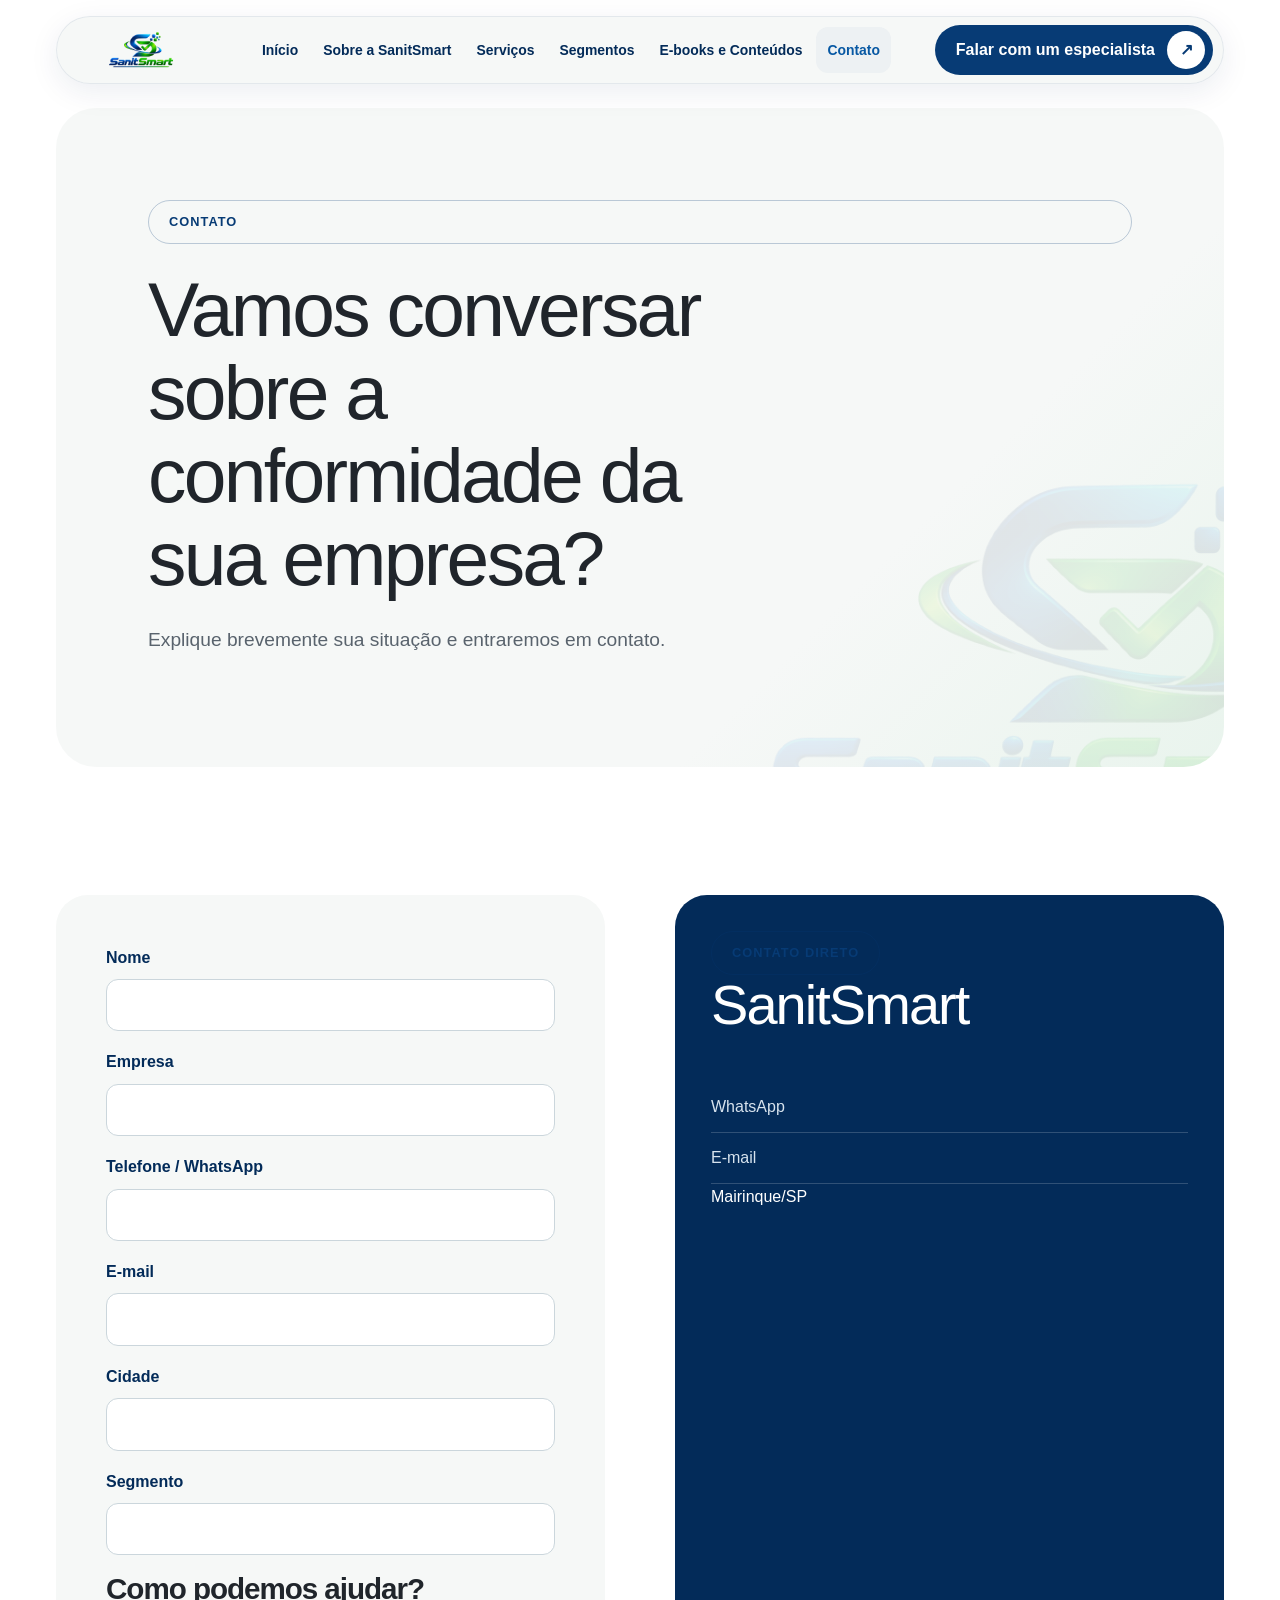
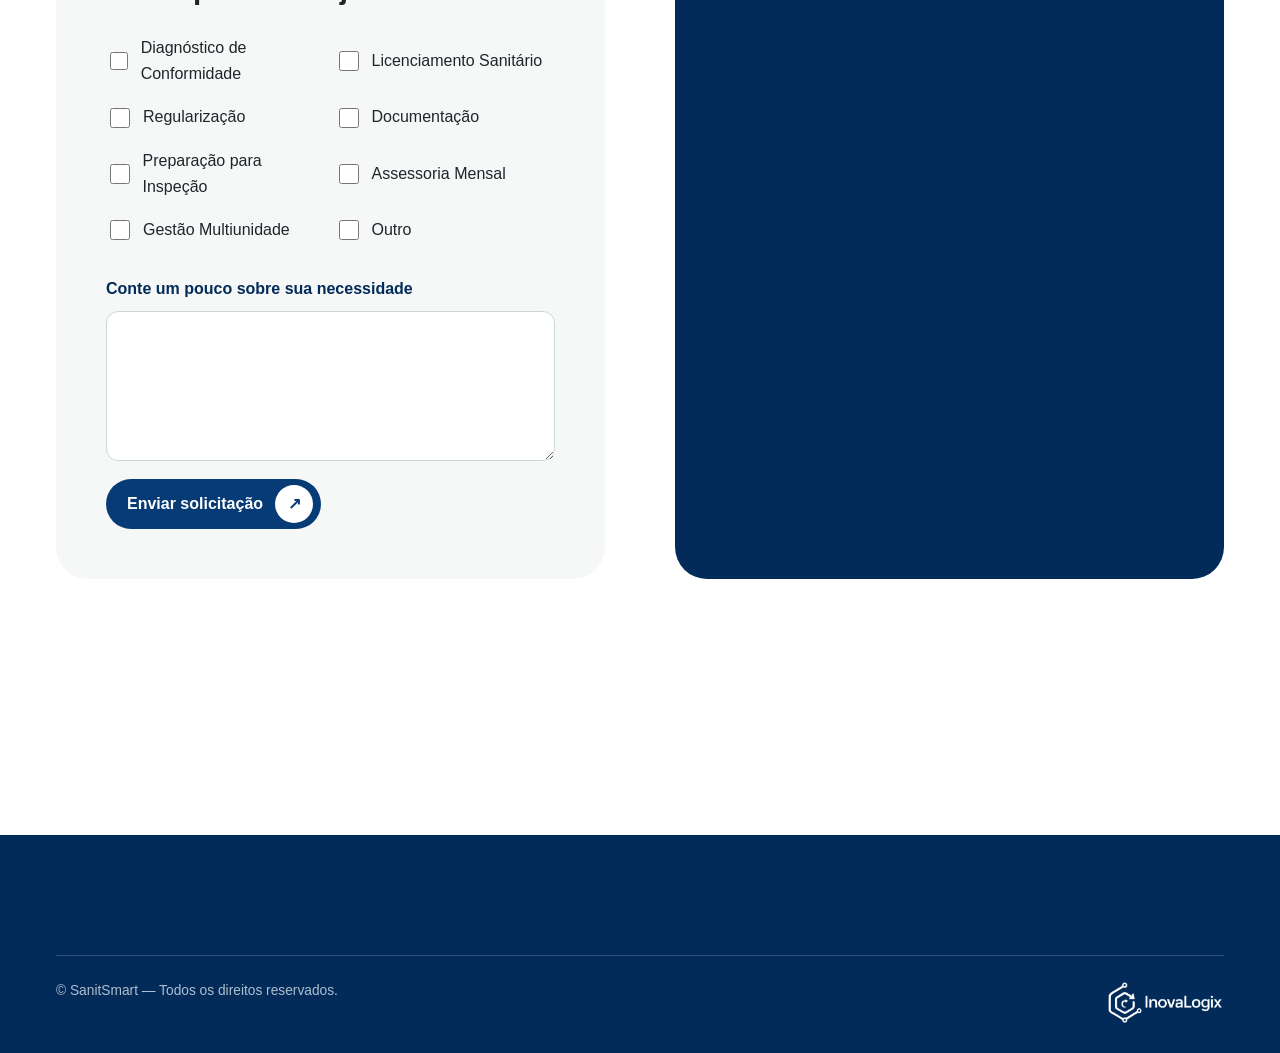
==== contato.html @ a2c99ef2 "Publica site institucional SanitSmart" ====
﻿<!doctype html><html lang="pt-BR"><head><meta charset="utf-8"><meta name="viewport" content="width=device-width,initial-scale=1"><title>Contato | SanitSmart</title><link rel="stylesheet" href="site.css"></head><body><a class="skip" href="#conteudo">Ir para o conteúdo</a><header class="site-header"><div class="container"><div class="nav-shell"><a class="brand" href="index.html"><img src="logo.png" alt="SanitSmart"></a><button class="nav-toggle" aria-label="Abrir menu" aria-expanded="false">☰</button><nav class="main-nav" aria-label="Menu principal"><ul><li><a href="index.html">Início</a></li><li><a href="sobre.html">Sobre a SanitSmart</a></li><li><a href="servicos.html">Serviços</a></li><li><a href="segmentos.html">Segmentos</a></li><li><a href="ebooks.html">E-books e Conteúdos</a></li><li><a href="contato.html" aria-current="page">Contato</a></li></ul></nav><a class="btn primary nav-cta" href="contato.html">Falar com um especialista</a></div></div></header><main id="conteudo"><section class="page-hero"><div class="container"><div class="page-hero-shell"><span class="eyebrow">Contato</span><h1>Vamos conversar sobre a conformidade da sua empresa?</h1><p>Explique brevemente sua situação e entraremos em contato.</p><img class="page-hero-mark" src="logo.png" alt="" aria-hidden="true"></div></div></section><section class="section"><div class="container contact-grid"><form class="form" action="#" method="post"><div class="field"><label for="nome">Nome</label><input id="nome" name="nome" autocomplete="name" required></div><div class="field"><label for="empresa">Empresa</label><input id="empresa" name="empresa" autocomplete="organization"></div><div class="field"><label for="telefone">Telefone / WhatsApp</label><input id="telefone" name="telefone" type="tel" autocomplete="tel" required></div><div class="field"><label for="email">E-mail</label><input id="email" name="email" type="email" autocomplete="email" required></div><div class="field"><label for="cidade">Cidade</label><input id="cidade" name="cidade" autocomplete="address-level2"></div><div class="field"><label for="segmento">Segmento</label><input id="segmento" name="segmento"></div><h3>Como podemos ajudar?</h3><div class="choices"><label class="choice"><input type="checkbox" name="ajuda" value="diagnostico">Diagnóstico de Conformidade</label><label class="choice"><input type="checkbox" name="ajuda" value="licenciamento">Licenciamento Sanitário</label><label class="choice"><input type="checkbox" name="ajuda" value="regularizacao">Regularização</label><label class="choice"><input type="checkbox" name="ajuda" value="documentacao">Documentação</label><label class="choice"><input type="checkbox" name="ajuda" value="inspecao">Preparação para Inspeção</label><label class="choice"><input type="checkbox" name="ajuda" value="mensal">Assessoria Mensal</label><label class="choice"><input type="checkbox" name="ajuda" value="multiunidade">Gestão Multiunidade</label><label class="choice"><input type="checkbox" name="ajuda" value="outro">Outro</label></div><div class="field"><label for="necessidade">Conte um pouco sobre sua necessidade</label><textarea id="necessidade" name="necessidade" required></textarea></div><button class="btn primary" type="submit">Enviar solicitação</button></form><aside class="direct"><span class="eyebrow">Contato direto</span><h2>SanitSmart</h2><a href="https://wa.me/">WhatsApp</a><a href="mailto:">E-mail</a><p>Mairinque/SP</p></aside></div></section></main><footer><div class="container"><div class="credits"><span>© SanitSmart — Todos os direitos reservados.</span><a class="made-by"><img src="inovalogix-logo.png" alt="InovaLogix"></a></div></div></footer><script src="site.js"></script></body></html>
---- site.css ----
﻿:root{--blue:#073b75;--deep:#032b59;--blue2:#0758a3;--green:#19a82a;--green2:#42c43f;--white:#fff;--off:#f6f8f7;--gray:#edf1f3;--text:#20252b;--muted:#59636d;--line:#dbe3e7;--shadow:0 12px 40px rgba(3,43,89,.08);--max:1440px;--pad:20px;--section:clamp(72px,10vw,145px);--display:"Manrope","Avenir Next","Segoe UI",sans-serif;--body:"Inter","Segoe UI",sans-serif}*,*:before,*:after{box-sizing:border-box}html{scroll-behavior:smooth;scroll-padding-top:110px}body{margin:0;background:var(--white);color:var(--text);font:16px/1.65 var(--body);overflow-x:hidden}img{display:block;max-width:100%}a{color:inherit;text-decoration:none}button,input,select,textarea{font:inherit}h1,h2,h3,p{margin-top:0}h1,h2,h3{font-family:var(--display);line-height:1.08;letter-spacing:-.035em}h1{font-size:clamp(2.6rem,7vw,4.8rem);font-weight:450;max-width:15ch}h2{font-size:clamp(2.05rem,5vw,3.5rem);font-weight:450;max-width:19ch}h3{font-size:clamp(1.3rem,2.5vw,1.85rem)}strong{font-weight:760}.container{width:min(100%,var(--max));margin:auto;padding-inline:var(--pad)}.section{padding-block:var(--section)}.section.off{background:var(--off)}.skip{position:fixed;z-index:1000;top:8px;left:8px;padding:12px 18px;background:var(--deep);color:white;border-radius:99px;transform:translateY(-160%)}.skip:focus{transform:none}.eyebrow{display:inline-flex;align-items:center;min-height:44px;padding:9px 20px;border:1px solid rgba(7,59,117,.25);border-radius:999px;color:var(--blue);font-size:.8rem;font-weight:800;letter-spacing:.08em;text-transform:uppercase}.lead{max-width:68ch;color:var(--muted);font-size:clamp(1rem,1.5vw,1.15rem)}.btn{display:inline-flex;align-items:center;justify-content:center;gap:12px;min-height:48px;padding:5px 7px 5px 20px;border:1px solid transparent;border-radius:999px;font-weight:750;cursor:pointer;transition:.3s cubic-bezier(.16,1,.3,1)}.btn:after{content:"↗";display:grid;place-items:center;width:38px;height:38px;border-radius:50%;background:white;color:var(--blue)}.btn:hover{transform:translateY(-2px)}.btn.primary{background:var(--blue);color:white}.btn.primary:hover{background:var(--deep)}.btn.secondary{border-color:var(--blue);color:var(--blue);background:white}.btn.white{background:white;color:var(--deep)}.btn.white:after{background:var(--deep);color:white}a:focus-visible,button:focus-visible,input:focus-visible,select:focus-visible,textarea:focus-visible{outline:3px solid var(--green2);outline-offset:3px}.site-header{position:sticky;z-index:50;top:0;padding-top:16px;pointer-events:none}.nav-shell{min-height:68px;display:flex;align-items:center;justify-content:space-between;gap:20px;padding:8px 10px 8px 18px;border:1px solid rgba(7,59,117,.08);border-radius:999px;background:rgba(246,248,247,.96);box-shadow:0 8px 30px rgba(3,43,89,.08);pointer-events:auto}.brand img{width:132px;height:45px;object-fit:contain;}.nav-toggle{display:grid;place-items:center;width:48px;height:48px;border:0;border-radius:50%;background:var(--blue);color:white;font-size:1.3rem}.main-nav{position:fixed;inset:96px 20px auto;padding:20px;border-radius:24px;background:var(--off);box-shadow:var(--shadow);opacity:0;visibility:hidden;transform:translateY(-12px);transition:.25s}.main-nav.open{opacity:1;visibility:visible;transform:none}.main-nav ul{display:grid;gap:3px;margin:0;padding:0;list-style:none}.main-nav a{display:flex;align-items:center;min-height:46px;padding:8px 12px;border-radius:12px;font-weight:650;color:var(--deep)}.main-nav a:hover,.main-nav a[aria-current="page"]{background:var(--gray);color:var(--blue2)}.nav-cta{display:none}.page-hero{padding:24px 0 0}.page-hero-shell{position:relative;isolation:isolate;overflow:hidden;min-height:500px;padding:clamp(38px,8vw,92px);border-radius:clamp(28px,4vw,40px);background:linear-gradient(135deg,var(--off) 0 70%,#e9f4ed);display:flex;flex-direction:column;justify-content:center}.page-hero h1{margin:24px 0}.page-hero p{max-width:65ch;font-size:clamp(1rem,1.5vw,1.2rem);color:var(--muted)}.page-hero-mark{position:absolute;z-index:-1;right:-20%;bottom:-20%;width:min(78vw,720px);opacity:.08;}.split{display:grid;gap:44px}.copy p{max-width:70ch}.copy h2{margin-bottom:30px}.copy h3{color:var(--deep)}.info-block{padding:clamp(28px,5vw,58px);border-radius:clamp(24px,4vw,36px);background:var(--off)}.info-block.dark{background:var(--deep);color:white}.info-block.dark .lead{color:#c6d5e3}.value-list,.plain-list,.service-list{margin:30px 0;padding:0;list-style:none}.value-list{display:flex;flex-wrap:wrap;gap:10px}.value-list li{padding:10px 16px;border-radius:999px;background:white;color:var(--blue);font-weight:750}.plain-list{display:grid;gap:12px}.plain-list li{padding:16px 0;border-bottom:1px solid var(--line)}.service-list{display:grid;gap:16px}.service-row{padding:26px 0;border-top:1px solid var(--line);display:grid;gap:14px}.service-row .num{color:var(--green);font-weight:850}.service-row h2{font-size:clamp(1.65rem,3.5vw,2.7rem);margin:0}.service-row p{max-width:70ch;color:var(--muted)}.service-row ul{margin:0;padding-left:20px}.segment-grid,.book-grid{display:grid;gap:16px}.segment-card,.book-card{padding:28px;border-radius:24px;background:var(--off);border:1px solid transparent;transition:.3s}.segment-card:hover,.book-card:hover{transform:translateY(-5px);border-color:#b8dfbc;box-shadow:var(--shadow)}.segment-card span,.book-card span{color:var(--green);font-size:.8rem;font-weight:850;letter-spacing:.1em}.segment-card h2,.book-card h2{font-size:clamp(1.4rem,3vw,2rem);margin:32px 0 0}.book-cover{aspect-ratio:4/5;margin-bottom:26px;padding:30px;border-radius:16px 24px 24px 16px;background:var(--blue);color:white;display:flex;flex-direction:column;justify-content:space-between;box-shadow:12px 14px 0 #dfe9e2}.book-cover strong{font:700 clamp(1.4rem,3vw,2rem)/1.15 var(--display)}.book-card p{color:var(--muted)}.faq{border-top:1px solid var(--line)}.faq-q{width:100%;min-height:72px;padding:18px 0;border:0;background:none;color:var(--deep);display:flex;align-items:center;justify-content:space-between;gap:20px;text-align:left;font-weight:750;cursor:pointer}.faq-q span{font-size:1.5rem;color:var(--green)}.faq-a{display:grid;grid-template-rows:0fr;transition:grid-template-rows .35s cubic-bezier(.16,1,.3,1)}.faq-a>div{overflow:hidden}.faq-a p{padding:0 0 24px;margin:0;color:var(--muted)}.faq.open .faq-a{grid-template-rows:1fr}.contact-grid{display:grid;gap:36px}.form{padding:clamp(25px,5vw,50px);border-radius:32px;background:var(--off)}.field{display:grid;gap:8px;margin-bottom:18px}.field label{font-weight:750;color:var(--deep)}.field input,.field select,.field textarea{width:100%;min-height:48px;padding:12px 14px;border:1px solid #cbd6dc;border-radius:12px;background:white;color:var(--text)}.field textarea{min-height:150px;resize:vertical}.choices{display:grid;grid-template-columns:1fr;gap:8px;margin:12px 0 24px}.choice{display:flex;align-items:center;gap:10px;min-height:44px}.choice input{width:20px;height:20px;accent-color:var(--green)}.direct{padding:36px;border-radius:32px;background:var(--deep);color:white}.direct a{display:block;min-height:48px;padding:12px 0;border-bottom:1px solid rgba(255,255,255,.18);color:#d7e3ee}.cta{position:relative;isolation:isolate;overflow:hidden;padding:clamp(38px,8vw,90px);border-radius:38px;background:var(--blue);color:white}.cta h2{max-width:18ch}.cta p{max-width:60ch;color:#d7e3ee}.cta img{position:absolute;z-index:-1;right:-18%;bottom:-35%;width:min(90%,700px);opacity:.08}.cta .btn{margin-top:20px}footer{margin-top:var(--section);padding:70px 0 28px;background:var(--deep);color:white}.footer-grid{display:grid;gap:36px}.footer-brand img{width:210px;margin-bottom:22px;}.footer-brand p{max-width:34ch;color:#c3d1df}.footer-col h3{font-size:1rem}.footer-col a{display:block;min-height:38px;color:#c3d1df}.footer-col a:hover{color:#78d97d}.credits{display:flex;flex-wrap:wrap;justify-content:space-between;gap:20px;margin-top:50px;padding-top:24px;border-top:1px solid rgba(255,255,255,.18);color:#aebed0;font-size:.86rem}.credits-links{display:flex;flex-wrap:wrap;gap:20px}.made-by img{width:118px}.reveal{opacity:0;transform:translateY(24px);transition:.7s cubic-bezier(.16,1,.3,1)}.reveal.visible{opacity:1;transform:none}
@media(min-width:768px){:root{--pad:32px}.split,.contact-grid{grid-template-columns:1fr 1fr;gap:70px}.segment-grid,.book-grid{grid-template-columns:repeat(2,1fr)}.choices{grid-template-columns:1fr 1fr}.footer-grid{grid-template-columns:1.6fr 1fr 1fr}}
@media(min-width:1100px){:root{--pad:56px}.nav-toggle{display:none}.main-nav{position:static;opacity:1;visibility:visible;transform:none;padding:0;background:none;box-shadow:none}.main-nav ul{display:flex}.main-nav a{padding-inline:11px;font-size:.87rem}.nav-cta{display:inline-flex}.split{grid-template-columns:.85fr 1.15fr}.service-row{grid-template-columns:80px .75fr 1.25fr;align-items:start}.segment-grid{grid-template-columns:repeat(3,1fr)}.book-grid{grid-template-columns:repeat(3,1fr)}.footer-grid{grid-template-columns:2fr 1fr 1.4fr 1fr}}
@media(prefers-reduced-motion:reduce){html{scroll-behavior:auto}*,*:before,*:after{transition-duration:.01ms!important}.reveal{opacity:1;transform:none}}
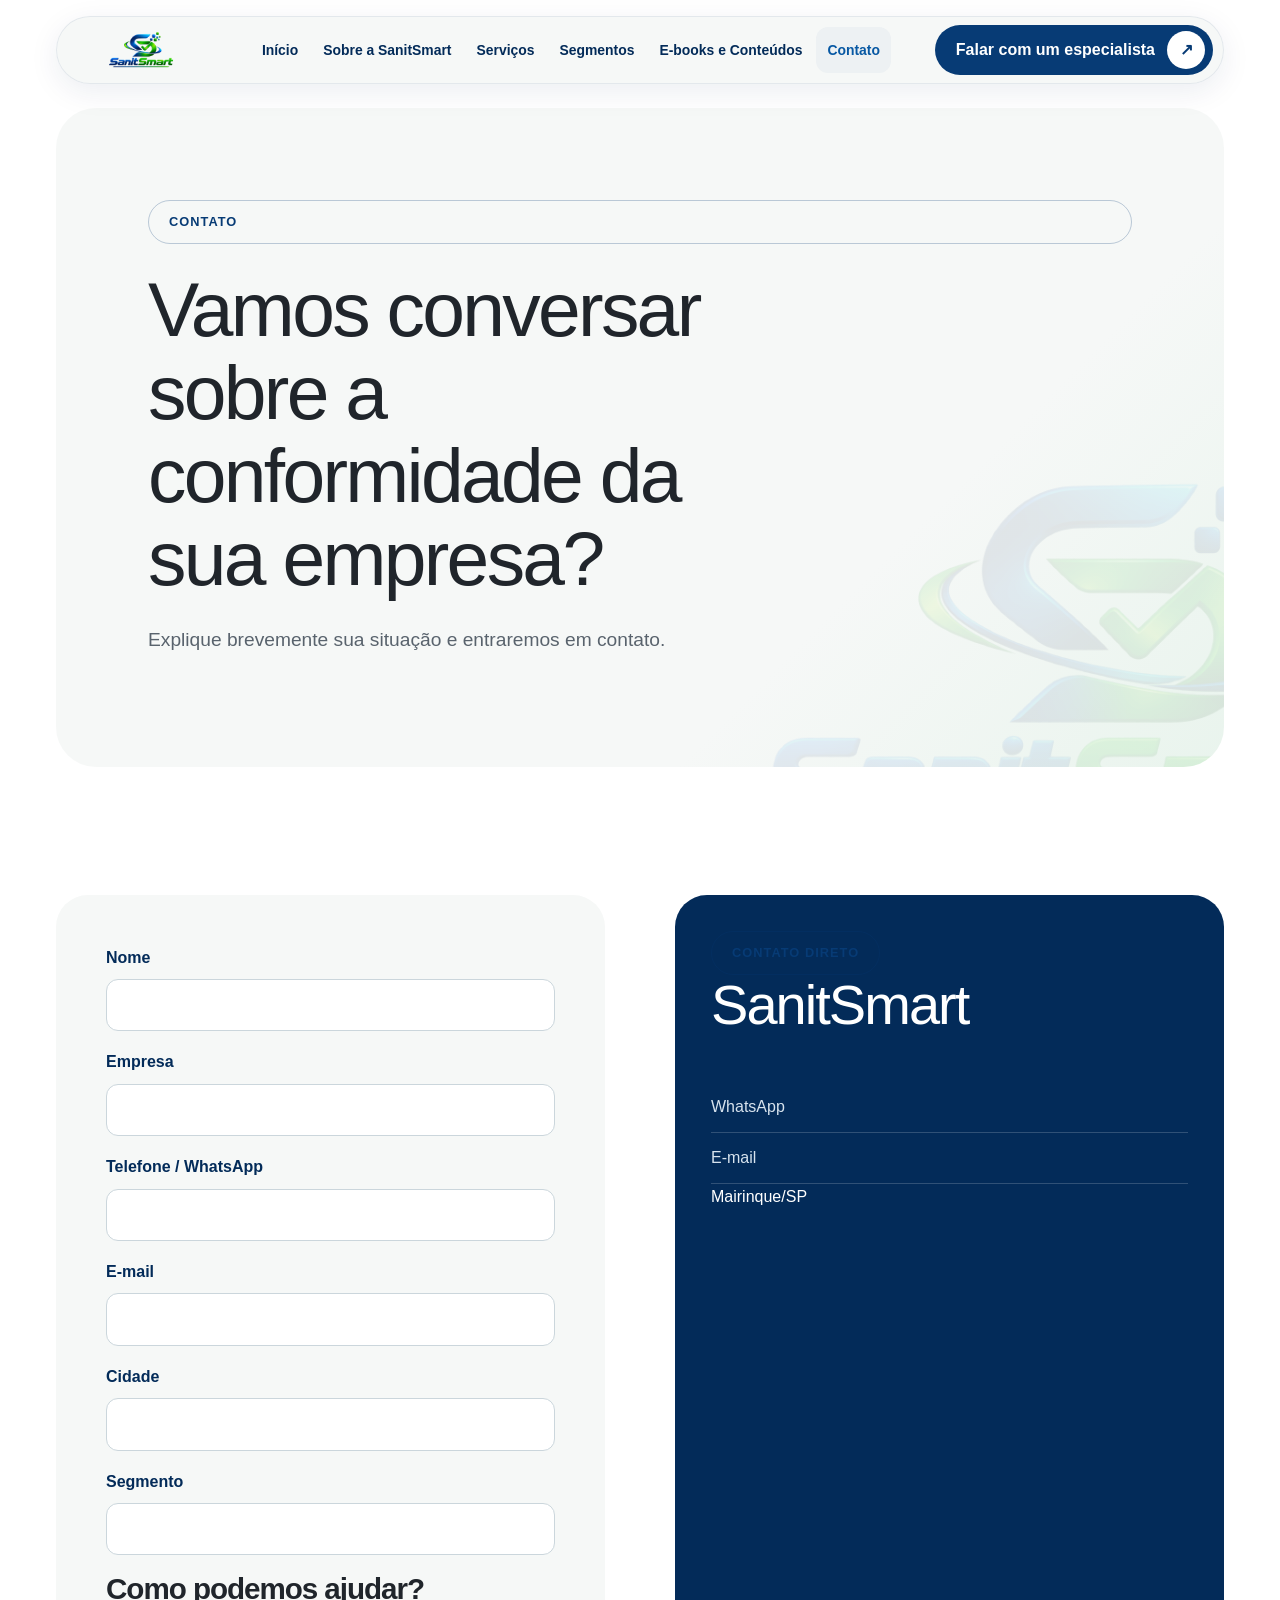
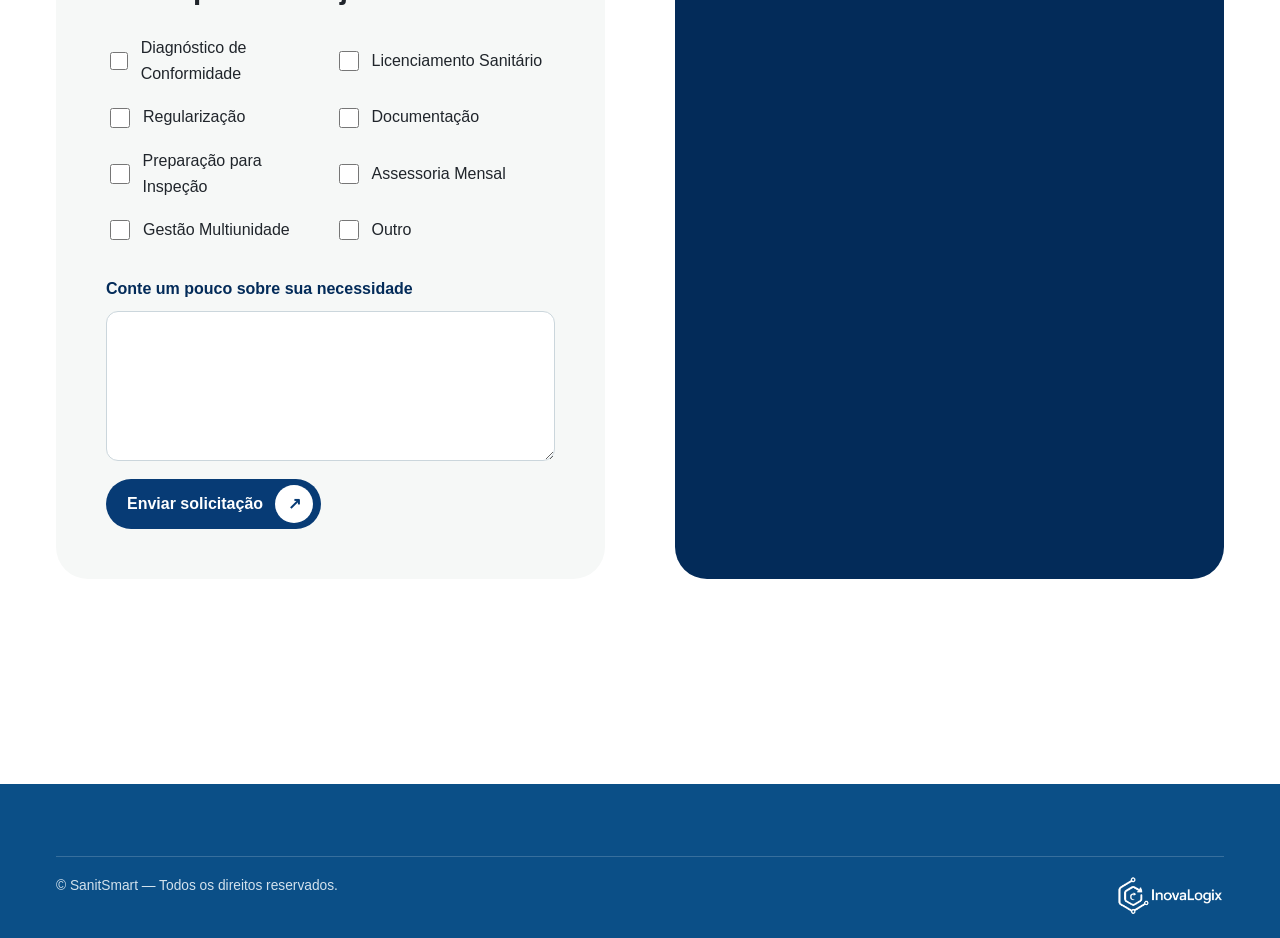
==== commit 7cebf0db: "Atualiza página Sobre, rodapé e favicon" ====
--- a/contato.html
+++ b/contato.html
@@ -1,2 +1,2 @@
-﻿<!doctype html><html lang="pt-BR"><head><meta charset="utf-8"><meta name="viewport" content="width=device-width,initial-scale=1"><title>Contato | SanitSmart</title><link rel="stylesheet" href="site.css"></head><body><a class="skip" href="#conteudo">Ir para o conteúdo</a><header class="site-header"><div class="container"><div class="nav-shell"><a class="brand" href="index.html"><img src="logo.png" alt="SanitSmart"></a><button class="nav-toggle" aria-label="Abrir menu" aria-expanded="false">☰</button><nav class="main-nav" aria-label="Menu principal"><ul><li><a href="index.html">Início</a></li><li><a href="sobre.html">Sobre a SanitSmart</a></li><li><a href="servicos.html">Serviços</a></li><li><a href="segmentos.html">Segmentos</a></li><li><a href="ebooks.html">E-books e Conteúdos</a></li><li><a href="contato.html" aria-current="page">Contato</a></li></ul></nav><a class="btn primary nav-cta" href="contato.html">Falar com um especialista</a></div></div></header><main id="conteudo"><section class="page-hero"><div class="container"><div class="page-hero-shell"><span class="eyebrow">Contato</span><h1>Vamos conversar sobre a conformidade da sua empresa?</h1><p>Explique brevemente sua situação e entraremos em contato.</p><img class="page-hero-mark" src="logo.png" alt="" aria-hidden="true"></div></div></section><section class="section"><div class="container contact-grid"><form class="form" action="#" method="post"><div class="field"><label for="nome">Nome</label><input id="nome" name="nome" autocomplete="name" required></div><div class="field"><label for="empresa">Empresa</label><input id="empresa" name="empresa" autocomplete="organization"></div><div class="field"><label for="telefone">Telefone / WhatsApp</label><input id="telefone" name="telefone" type="tel" autocomplete="tel" required></div><div class="field"><label for="email">E-mail</label><input id="email" name="email" type="email" autocomplete="email" required></div><div class="field"><label for="cidade">Cidade</label><input id="cidade" name="cidade" autocomplete="address-level2"></div><div class="field"><label for="segmento">Segmento</label><input id="segmento" name="segmento"></div><h3>Como podemos ajudar?</h3><div class="choices"><label class="choice"><input type="checkbox" name="ajuda" value="diagnostico">Diagnóstico de Conformidade</label><label class="choice"><input type="checkbox" name="ajuda" value="licenciamento">Licenciamento Sanitário</label><label class="choice"><input type="checkbox" name="ajuda" value="regularizacao">Regularização</label><label class="choice"><input type="checkbox" name="ajuda" value="documentacao">Documentação</label><label class="choice"><input type="checkbox" name="ajuda" value="inspecao">Preparação para Inspeção</label><label class="choice"><input type="checkbox" name="ajuda" value="mensal">Assessoria Mensal</label><label class="choice"><input type="checkbox" name="ajuda" value="multiunidade">Gestão Multiunidade</label><label class="choice"><input type="checkbox" name="ajuda" value="outro">Outro</label></div><div class="field"><label for="necessidade">Conte um pouco sobre sua necessidade</label><textarea id="necessidade" name="necessidade" required></textarea></div><button class="btn primary" type="submit">Enviar solicitação</button></form><aside class="direct"><span class="eyebrow">Contato direto</span><h2>SanitSmart</h2><a href="https://wa.me/">WhatsApp</a><a href="mailto:">E-mail</a><p>Mairinque/SP</p></aside></div></section></main><footer><div class="container"><div class="credits"><span>© SanitSmart — Todos os direitos reservados.</span><a class="made-by"><img src="inovalogix-logo.png" alt="InovaLogix"></a></div></div></footer><script src="site.js"></script></body></html>
+<!doctype html><html lang="pt-BR"><head><meta charset="utf-8"><meta name="viewport" content="width=device-width,initial-scale=1"><title>Contato | SanitSmart</title><link rel="icon" type="image/png" href="favicon.png"><link rel="stylesheet" href="site.css"></head><body><a class="skip" href="#conteudo">Ir para o conteúdo</a><header class="site-header"><div class="container"><div class="nav-shell"><a class="brand" href="index.html"><img src="logo.png" alt="SanitSmart"></a><button class="nav-toggle" aria-label="Abrir menu" aria-expanded="false">☰</button><nav class="main-nav" aria-label="Menu principal"><ul><li><a href="index.html">Início</a></li><li><a href="sobre.html">Sobre a SanitSmart</a></li><li><a href="servicos.html">Serviços</a></li><li><a href="segmentos.html">Segmentos</a></li><li><a href="ebooks.html">E-books e Conteúdos</a></li><li><a href="contato.html" aria-current="page">Contato</a></li></ul></nav><a class="btn primary nav-cta" href="contato.html">Falar com um especialista</a></div></div></header><main id="conteudo"><section class="page-hero"><div class="container"><div class="page-hero-shell"><span class="eyebrow">Contato</span><h1>Vamos conversar sobre a conformidade da sua empresa?</h1><p>Explique brevemente sua situação e entraremos em contato.</p><img class="page-hero-mark" src="logo.png" alt="" aria-hidden="true"></div></div></section><section class="section"><div class="container contact-grid"><form class="form" action="#" method="post"><div class="field"><label for="nome">Nome</label><input id="nome" name="nome" autocomplete="name" required></div><div class="field"><label for="empresa">Empresa</label><input id="empresa" name="empresa" autocomplete="organization"></div><div class="field"><label for="telefone">Telefone / WhatsApp</label><input id="telefone" name="telefone" type="tel" autocomplete="tel" required></div><div class="field"><label for="email">E-mail</label><input id="email" name="email" type="email" autocomplete="email" required></div><div class="field"><label for="cidade">Cidade</label><input id="cidade" name="cidade" autocomplete="address-level2"></div><div class="field"><label for="segmento">Segmento</label><input id="segmento" name="segmento"></div><h3>Como podemos ajudar?</h3><div class="choices"><label class="choice"><input type="checkbox" name="ajuda" value="diagnostico">Diagnóstico de Conformidade</label><label class="choice"><input type="checkbox" name="ajuda" value="licenciamento">Licenciamento Sanitário</label><label class="choice"><input type="checkbox" name="ajuda" value="regularizacao">Regularização</label><label class="choice"><input type="checkbox" name="ajuda" value="documentacao">Documentação</label><label class="choice"><input type="checkbox" name="ajuda" value="inspecao">Preparação para Inspeção</label><label class="choice"><input type="checkbox" name="ajuda" value="mensal">Assessoria Mensal</label><label class="choice"><input type="checkbox" name="ajuda" value="multiunidade">Gestão Multiunidade</label><label class="choice"><input type="checkbox" name="ajuda" value="outro">Outro</label></div><div class="field"><label for="necessidade">Conte um pouco sobre sua necessidade</label><textarea id="necessidade" name="necessidade" required></textarea></div><button class="btn primary" type="submit">Enviar solicitação</button></form><aside class="direct"><span class="eyebrow">Contato direto</span><h2>SanitSmart</h2><a href="https://wa.me/">WhatsApp</a><a href="mailto:">E-mail</a><p>Mairinque/SP</p></aside></div></section></main><footer><div class="container"><div class="credits"><span>© SanitSmart — Todos os direitos reservados.</span><a class="made-by"><img src="inovalogix-logo.png" alt="InovaLogix"></a></div></div></footer><script src="site.js"></script></body></html>
 
--- a/site.css
+++ b/site.css
@@ -3,3 +3,34 @@
 @media(min-width:1100px){:root{--pad:56px}.nav-toggle{display:none}.main-nav{position:static;opacity:1;visibility:visible;transform:none;padding:0;background:none;box-shadow:none}.main-nav ul{display:flex}.main-nav a{padding-inline:11px;font-size:.87rem}.nav-cta{display:inline-flex}.split{grid-template-columns:.85fr 1.15fr}.service-row{grid-template-columns:80px .75fr 1.25fr;align-items:start}.segment-grid{grid-template-columns:repeat(3,1fr)}.book-grid{grid-template-columns:repeat(3,1fr)}.footer-grid{grid-template-columns:2fr 1fr 1.4fr 1fr}}
 @media(prefers-reduced-motion:reduce){html{scroll-behavior:auto}*,*:before,*:after{transition-duration:.01ms!important}.reveal{opacity:1;transform:none}}
 
+/* Blocos transferidos da Home para a página Sobre */
+.about-showcase{padding-top:0}
+.about-showcase-shell,.monthly-showcase-shell{display:grid;gap:clamp(32px,5vw,64px);align-items:center;padding:clamp(30px,5vw,68px);border-radius:clamp(24px,4vw,36px);color:white}
+.about-showcase-shell{background:var(--deep)}
+.about-showcase-logo{min-height:clamp(280px,40vw,470px);display:grid;place-items:center;overflow:hidden;border-radius:28px;background:#e8f0ea}
+.about-showcase-logo img{width:90%}
+.about-showcase-shell p{max-width:65ch;color:#d4e0ea}
+.eyebrow.light{border-color:rgba(255,255,255,.35);color:white}
+.about-showcase-shell h2,.monthly-showcase-shell h2{margin:26px 0 22px}
+.sanit-smart{font:650 clamp(1.8rem,4vw,3rem)/1 var(--display);color:white!important}
+.sanit-smart span{color:var(--green2)}
+.monthly-showcase{padding-top:0}
+.monthly-showcase-shell{background:var(--green)}
+.monthly-showcase-shell p{color:#edf9ee}
+.monthly-pulse{font:700 clamp(1.15rem,2vw,1.5rem)/1.65 var(--display);color:white!important}
+.monthly-showcase-shell ul{display:grid;grid-template-columns:1fr 1fr;gap:10px;margin:0;padding:0;list-style:none}
+.monthly-showcase-shell li{padding:14px;border:1px solid rgba(255,255,255,.35);border-radius:14px;font-weight:750}
+.monthly-showcase-shell h3{margin:30px 0 22px}
+@media(min-width:768px){.about-showcase-shell,.monthly-showcase-shell{grid-template-columns:1fr 1fr}}
+@media(max-width:767px){.about-showcase-shell,.monthly-showcase-shell{padding:28px 22px;border-radius:24px}.about-showcase-logo{min-height:260px;border-radius:20px}.monthly-showcase-shell ul{grid-template-columns:1fr}}
+
+/* Rodapé mais claro e mais curto em todas as páginas internas */
+footer{margin-top:clamp(48px,6vw,78px);padding:44px 0 22px;background:#0b4f87}
+.footer-grid{gap:26px}
+.footer-brand img{width:190px;margin-bottom:16px;padding:7px 10px;border-radius:14px;background:white}
+.footer-brand p,.footer-col a{color:#e2edf5}
+.footer-col a{min-height:34px}
+.credits{margin-top:28px;padding-top:18px;color:#d3e2ed}
+.made-by img{width:108px}
+@media(max-width:767px){footer{margin-top:46px;padding:38px 0 20px}.footer-grid{gap:22px}.credits{margin-top:24px}}
+
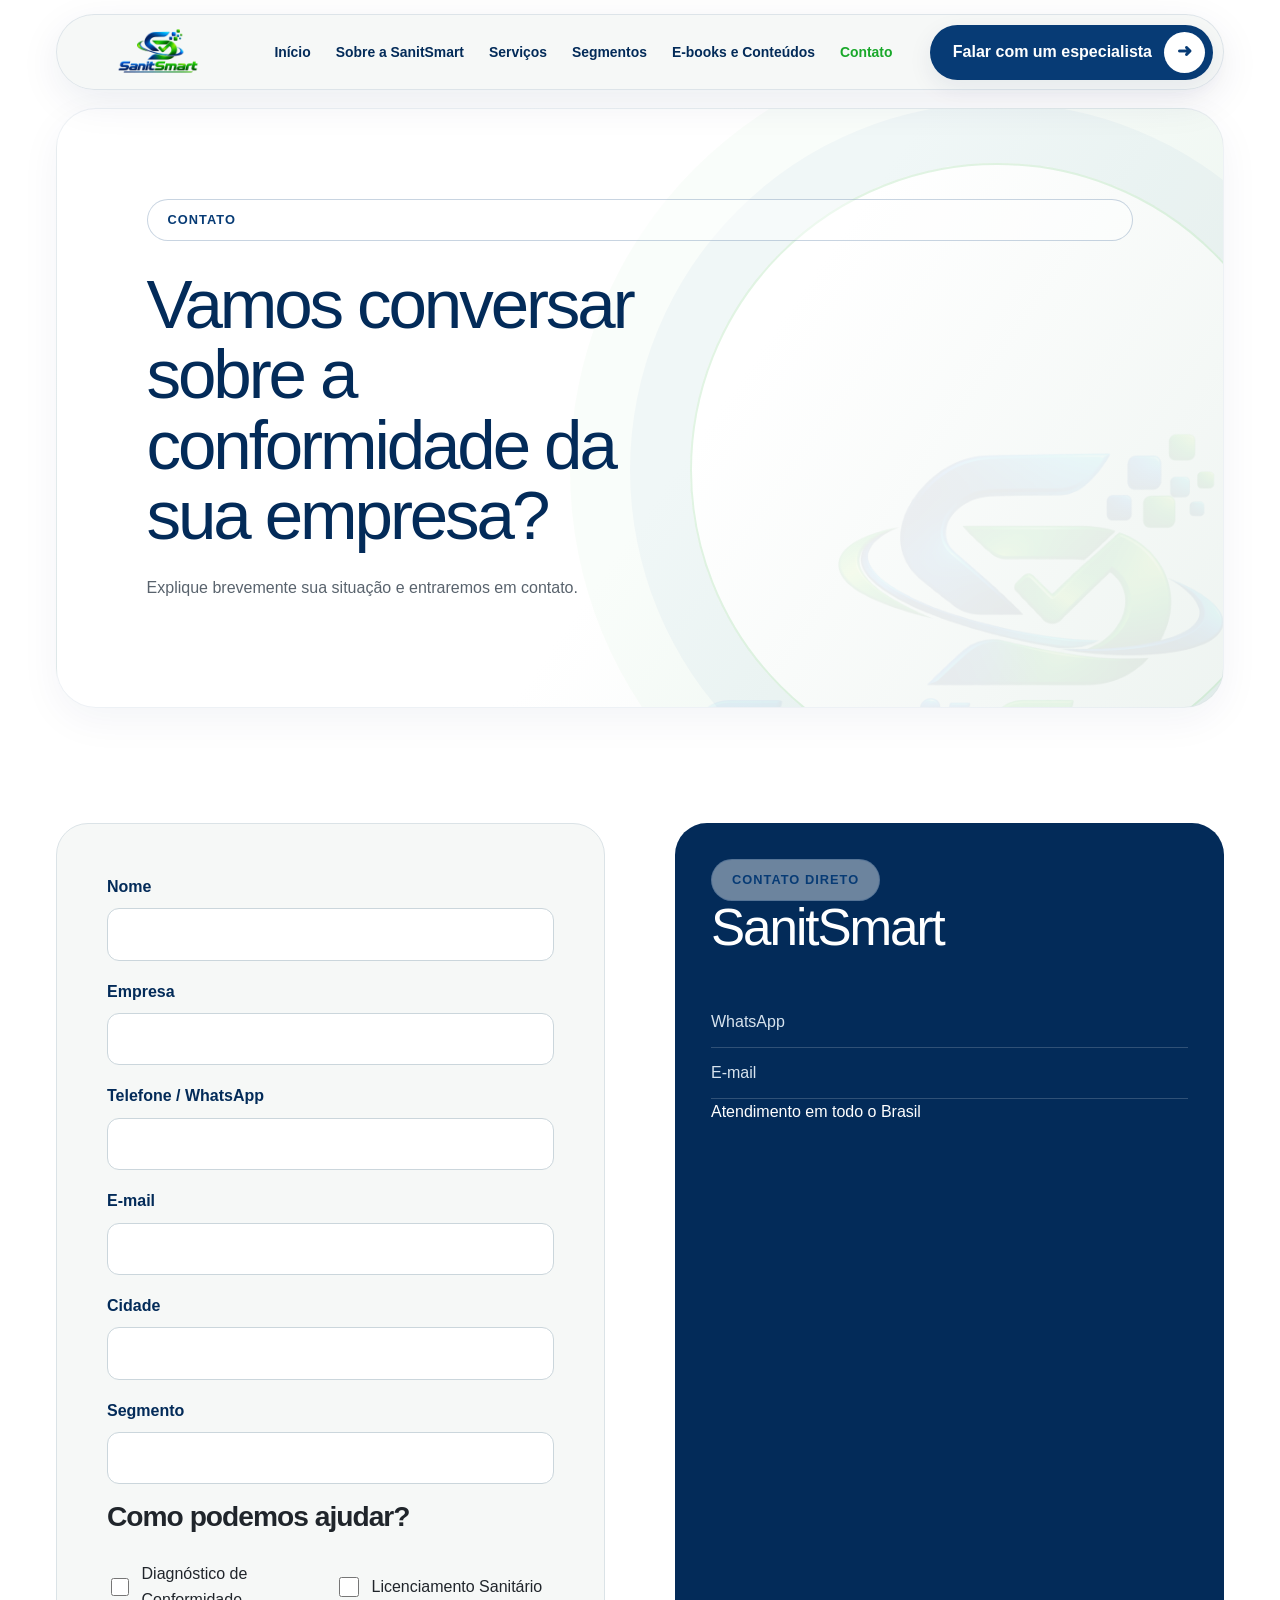
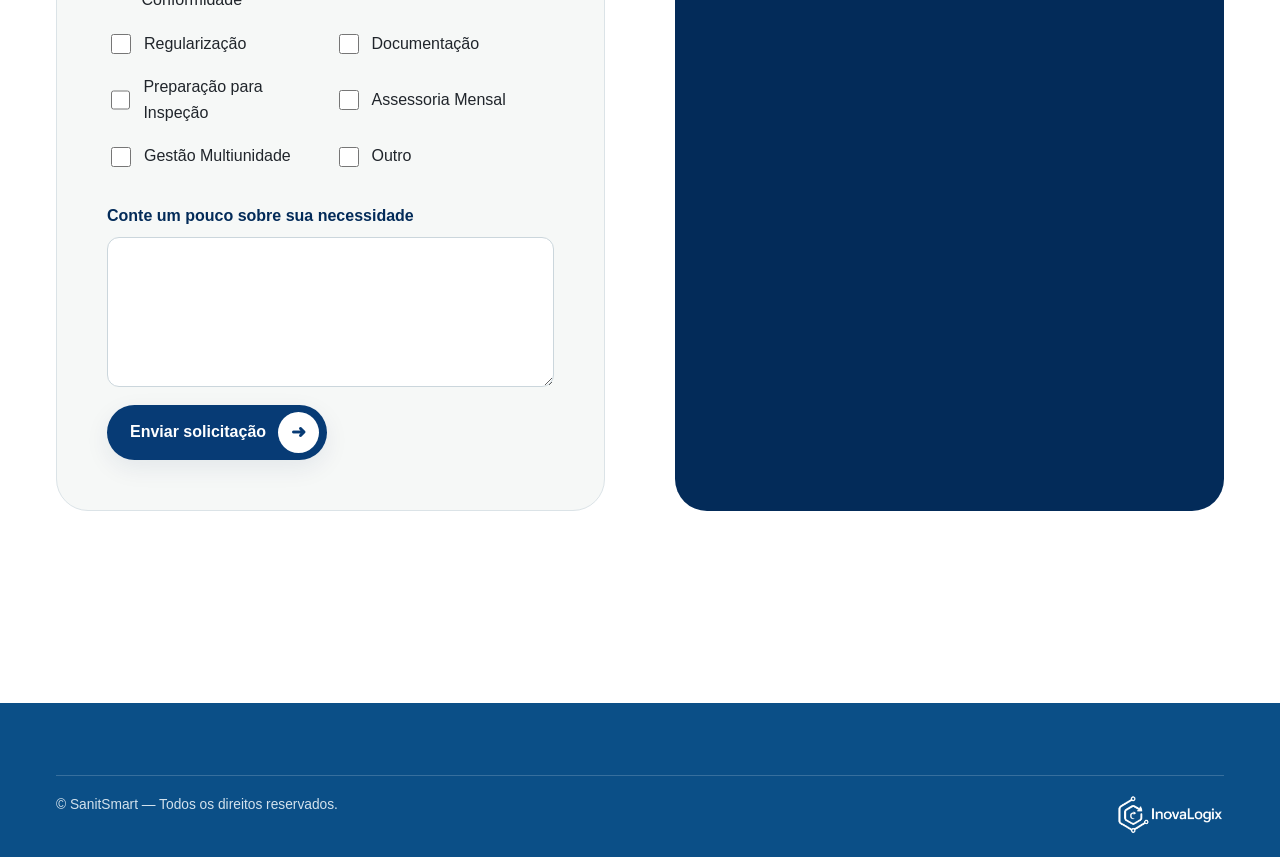
==== commit 8e30623d: "Aplica design system às páginas internas" ====
--- a/contato.html
+++ b/contato.html
@@ -1,2 +1,2 @@
-<!doctype html><html lang="pt-BR"><head><meta charset="utf-8"><meta name="viewport" content="width=device-width,initial-scale=1"><title>Contato | SanitSmart</title><link rel="icon" type="image/png" href="favicon.png"><link rel="stylesheet" href="site.css"></head><body><a class="skip" href="#conteudo">Ir para o conteúdo</a><header class="site-header"><div class="container"><div class="nav-shell"><a class="brand" href="index.html"><img src="logo.png" alt="SanitSmart"></a><button class="nav-toggle" aria-label="Abrir menu" aria-expanded="false">☰</button><nav class="main-nav" aria-label="Menu principal"><ul><li><a href="index.html">Início</a></li><li><a href="sobre.html">Sobre a SanitSmart</a></li><li><a href="servicos.html">Serviços</a></li><li><a href="segmentos.html">Segmentos</a></li><li><a href="ebooks.html">E-books e Conteúdos</a></li><li><a href="contato.html" aria-current="page">Contato</a></li></ul></nav><a class="btn primary nav-cta" href="contato.html">Falar com um especialista</a></div></div></header><main id="conteudo"><section class="page-hero"><div class="container"><div class="page-hero-shell"><span class="eyebrow">Contato</span><h1>Vamos conversar sobre a conformidade da sua empresa?</h1><p>Explique brevemente sua situação e entraremos em contato.</p><img class="page-hero-mark" src="logo.png" alt="" aria-hidden="true"></div></div></section><section class="section"><div class="container contact-grid"><form class="form" action="#" method="post"><div class="field"><label for="nome">Nome</label><input id="nome" name="nome" autocomplete="name" required></div><div class="field"><label for="empresa">Empresa</label><input id="empresa" name="empresa" autocomplete="organization"></div><div class="field"><label for="telefone">Telefone / WhatsApp</label><input id="telefone" name="telefone" type="tel" autocomplete="tel" required></div><div class="field"><label for="email">E-mail</label><input id="email" name="email" type="email" autocomplete="email" required></div><div class="field"><label for="cidade">Cidade</label><input id="cidade" name="cidade" autocomplete="address-level2"></div><div class="field"><label for="segmento">Segmento</label><input id="segmento" name="segmento"></div><h3>Como podemos ajudar?</h3><div class="choices"><label class="choice"><input type="checkbox" name="ajuda" value="diagnostico">Diagnóstico de Conformidade</label><label class="choice"><input type="checkbox" name="ajuda" value="licenciamento">Licenciamento Sanitário</label><label class="choice"><input type="checkbox" name="ajuda" value="regularizacao">Regularização</label><label class="choice"><input type="checkbox" name="ajuda" value="documentacao">Documentação</label><label class="choice"><input type="checkbox" name="ajuda" value="inspecao">Preparação para Inspeção</label><label class="choice"><input type="checkbox" name="ajuda" value="mensal">Assessoria Mensal</label><label class="choice"><input type="checkbox" name="ajuda" value="multiunidade">Gestão Multiunidade</label><label class="choice"><input type="checkbox" name="ajuda" value="outro">Outro</label></div><div class="field"><label for="necessidade">Conte um pouco sobre sua necessidade</label><textarea id="necessidade" name="necessidade" required></textarea></div><button class="btn primary" type="submit">Enviar solicitação</button></form><aside class="direct"><span class="eyebrow">Contato direto</span><h2>SanitSmart</h2><a href="https://wa.me/">WhatsApp</a><a href="mailto:">E-mail</a><p>Mairinque/SP</p></aside></div></section></main><footer><div class="container"><div class="credits"><span>© SanitSmart — Todos os direitos reservados.</span><a class="made-by"><img src="inovalogix-logo.png" alt="InovaLogix"></a></div></div></footer><script src="site.js"></script></body></html>
+<!doctype html><html lang="pt-BR"><head><meta charset="utf-8"><meta name="viewport" content="width=device-width,initial-scale=1"><title>Contato | SanitSmart</title><link rel="icon" type="image/png" href="favicon.png"><link rel="stylesheet" href="site.css"></head><body><a class="skip" href="#conteudo">Ir para o conteúdo</a><header class="site-header"><div class="container"><div class="nav-shell"><a class="brand" href="index.html"><img src="logo.png" alt="SanitSmart"></a><button class="nav-toggle" aria-label="Abrir menu" aria-expanded="false">☰</button><nav class="main-nav" aria-label="Menu principal"><ul><li><a href="index.html">Início</a></li><li><a href="sobre.html">Sobre a SanitSmart</a></li><li><a href="servicos.html">Serviços</a></li><li><a href="segmentos.html">Segmentos</a></li><li><a href="ebooks.html">E-books e Conteúdos</a></li><li><a href="contato.html" aria-current="page">Contato</a></li></ul></nav><a class="btn primary nav-cta" href="https://wa.me/" target="_blank" rel="noopener noreferrer">Falar com um especialista</a></div></div></header><main id="conteudo"><section class="page-hero"><div class="container"><div class="page-hero-shell"><span class="eyebrow">Contato</span><h1>Vamos conversar sobre a conformidade da sua empresa?</h1><p>Explique brevemente sua situação e entraremos em contato.</p><img class="page-hero-mark" src="logo.png" alt="" aria-hidden="true"></div></div></section><section class="section"><div class="container contact-grid"><form class="form" action="#" method="post"><div class="field"><label for="nome">Nome</label><input id="nome" name="nome" autocomplete="name" required></div><div class="field"><label for="empresa">Empresa</label><input id="empresa" name="empresa" autocomplete="organization"></div><div class="field"><label for="telefone">Telefone / WhatsApp</label><input id="telefone" name="telefone" type="tel" autocomplete="tel" required></div><div class="field"><label for="email">E-mail</label><input id="email" name="email" type="email" autocomplete="email" required></div><div class="field"><label for="cidade">Cidade</label><input id="cidade" name="cidade" autocomplete="address-level2"></div><div class="field"><label for="segmento">Segmento</label><input id="segmento" name="segmento"></div><h3>Como podemos ajudar?</h3><div class="choices"><label class="choice"><input type="checkbox" name="ajuda" value="diagnostico">Diagnóstico de Conformidade</label><label class="choice"><input type="checkbox" name="ajuda" value="licenciamento">Licenciamento Sanitário</label><label class="choice"><input type="checkbox" name="ajuda" value="regularizacao">Regularização</label><label class="choice"><input type="checkbox" name="ajuda" value="documentacao">Documentação</label><label class="choice"><input type="checkbox" name="ajuda" value="inspecao">Preparação para Inspeção</label><label class="choice"><input type="checkbox" name="ajuda" value="mensal">Assessoria Mensal</label><label class="choice"><input type="checkbox" name="ajuda" value="multiunidade">Gestão Multiunidade</label><label class="choice"><input type="checkbox" name="ajuda" value="outro">Outro</label></div><div class="field"><label for="necessidade">Conte um pouco sobre sua necessidade</label><textarea id="necessidade" name="necessidade" required></textarea></div><button class="btn primary" type="submit">Enviar solicitação</button></form><aside class="direct"><span class="eyebrow">Contato direto</span><h2>SanitSmart</h2><a href="https://wa.me/">WhatsApp</a><a href="mailto:">E-mail</a><p>Atendimento em todo o Brasil</p></aside></div></section></main><footer><div class="container"><div class="credits"><span>© SanitSmart — Todos os direitos reservados.</span><a class="made-by"><img src="inovalogix-logo.png" alt="InovaLogix"></a></div></div></footer><script src="site.js"></script></body></html>
 
--- a/site.css
+++ b/site.css
@@ -34,3 +34,126 @@
 .made-by img{width:108px}
 @media(max-width:767px){footer{margin-top:46px;padding:38px 0 20px}.footer-grid{gap:22px}.credits{margin-top:24px}}
 
+/* Aplicação consolidada do Design System SanitSmart */
+html{overflow-x:clip}
+body{background:white;color:var(--text)}
+main,section{max-width:100%}
+.container,.split>*{min-width:0}
+.section{position:relative;padding-block:clamp(78px,9vw,138px)}
+.section.off{background:var(--off)}
+
+/* Header flutuante */
+.site-header{position:sticky;top:0;padding-top:14px}
+.nav-shell{min-height:76px;padding:8px 10px 8px 22px;border-color:rgba(7,59,117,.1);background:rgba(246,248,247,.94);box-shadow:0 12px 40px rgba(3,43,89,.08);backdrop-filter:blur(14px)}
+.brand img{width:158px;height:56px}
+.main-nav a{font-weight:600}
+.main-nav a[aria-current="page"]{color:var(--green);background:transparent}
+.nav-cta{min-height:52px}
+
+/* Hierarquia editorial */
+h1{font-size:clamp(2.6rem,5.4vw,4.5rem);font-weight:450;line-height:1.02;letter-spacing:-.045em}
+h2{font-size:clamp(2.1rem,4vw,3.5rem);font-weight:450;line-height:1.04;letter-spacing:-.04em}
+h3{font-size:clamp(1.35rem,2.2vw,1.9rem)}
+p{line-height:1.65}
+.eyebrow{min-height:42px;padding:8px 20px;border-color:rgba(7,59,117,.22);background:rgba(255,255,255,.42)}
+
+/* Botões pill */
+.btn{min-height:54px;padding:6px 7px 6px 22px;justify-content:space-between;box-shadow:0 8px 24px rgba(3,43,89,.08)}
+.btn:after{content:"➜";width:41px;height:41px;font-size:1.1rem;font-weight:900}
+.btn.primary{background:var(--blue)}
+.btn.primary:hover{background:var(--green);box-shadow:0 12px 30px rgba(25,168,42,.2)}
+.btn.secondary{border-color:rgba(7,59,117,.35)}
+
+/* Heróis das páginas internas */
+.page-hero{padding:18px 0 0}
+.page-hero-shell{min-height:clamp(480px,65svh,660px);padding:clamp(42px,7vw,92px);border:1px solid rgba(7,59,117,.07);border-radius:40px;background:linear-gradient(125deg,#fff 0 55%,#eef4f1 100%);box-shadow:0 12px 40px rgba(3,43,89,.05)}
+.page-hero-shell:after{content:"";position:absolute;z-index:-1;right:-7%;top:9%;width:min(48vw,620px);aspect-ratio:1;border:2px solid rgba(25,168,42,.13);border-radius:50%;box-shadow:0 0 0 60px rgba(7,88,163,.035),0 0 0 120px rgba(25,168,42,.025)}
+.page-hero h1{max-width:14ch;margin:28px 0 24px;color:var(--deep)}
+.page-hero p{max-width:58ch;color:var(--muted);font-size:clamp(1rem,1.25vw,1.15rem)}
+.page-hero-mark{right:-12%;bottom:-25%;width:min(65vw,700px);opacity:.055}
+
+/* Blocos e cards */
+.split{align-items:center}
+.copy h2{color:var(--deep)}
+.info-block{border:1px solid rgba(7,59,117,.06);background:var(--off);box-shadow:none}
+.info-block.dark{border-color:rgba(255,255,255,.12);background:var(--deep)}
+.value-list li{border:1px solid var(--line);background:white}
+.service-list{display:grid;gap:14px;margin-top:42px}
+.service-row{position:relative;padding:32px;border:1px solid var(--line);border-radius:24px;background:var(--off);transition:transform .3s cubic-bezier(.16,1,.3,1),border-color .3s ease,background .3s ease}
+.service-row:after{content:"↗";position:absolute;right:26px;top:26px;display:grid;place-items:center;width:42px;height:42px;border-radius:50%;background:white;color:var(--blue);font-weight:850}
+.service-row:hover{transform:translateY(-5px);border-color:rgba(25,168,42,.45);background:#f1f7f2}
+.service-row .num{font-size:.9rem;letter-spacing:.08em}
+.service-row h2{padding-right:50px;color:var(--deep)}
+.segment-grid,.book-grid{gap:18px}
+.segment-card,.book-card{border:1px solid var(--line);border-radius:24px;background:var(--off);box-shadow:none}
+.segment-card{min-height:230px;display:flex;flex-direction:column;justify-content:space-between}
+.segment-card:after{content:"Conhecer solução  ↗";margin-top:30px;color:var(--blue);font-size:.82rem;font-weight:800}
+.segment-card:hover,.book-card:hover{border-color:rgba(25,168,42,.48);box-shadow:0 12px 40px rgba(3,43,89,.08)}
+.book-card{padding:24px;background:white}
+.book-cover{border-radius:18px 26px 26px 18px;background:var(--blue);box-shadow:12px 14px 0 #dfe9e2}
+
+/* FAQ */
+.faq{padding-inline:clamp(22px,3vw,38px);border:1px solid var(--line);border-radius:20px;background:var(--off);margin-bottom:10px}
+.faq-q{min-height:76px;color:var(--deep);font-size:1rem}
+.faq-q span{display:grid;place-items:center;flex:0 0 36px;width:36px;height:36px;border-radius:50%;background:white;color:var(--green)}
+.faq-a p{max-width:78ch}
+
+/* Formulários e contato */
+.form{border:1px solid var(--line);border-radius:32px;background:var(--off);box-shadow:none}
+.field input,.field select,.field textarea{border-color:#cbd6dc;transition:border-color .2s ease,box-shadow .2s ease}
+.field input:focus,.field select:focus,.field textarea:focus{border-color:var(--blue2);box-shadow:0 0 0 4px rgba(7,88,163,.1);outline:0}
+.direct{border-radius:32px;background:var(--deep)}
+.direct a:hover{color:#8ce193}
+
+/* CTA final */
+.cta{min-height:430px;display:flex;flex-direction:column;justify-content:center;border-radius:38px;background:var(--blue)}
+.cta:before{content:"";position:absolute;z-index:-1;right:-12%;bottom:-55%;width:min(80vw,680px);aspect-ratio:1;border:2px solid rgba(255,255,255,.11);border-radius:50%;box-shadow:0 0 0 55px rgba(255,255,255,.035)}
+.cta h2{font-size:clamp(2.25rem,4.5vw,3.9rem)}
+
+/* Responsividade do design system */
+@media(min-width:768px) and (max-width:1099px){
+  :root{--pad:30px}
+  .page-hero-shell{min-height:540px}
+  .service-row{grid-template-columns:60px 1fr;gap:18px}
+  .service-row>p,.service-row>ul{grid-column:2}
+  .footer-grid{grid-template-columns:1.4fr 1fr 1fr 1fr}
+}
+@media(max-width:767px){
+  :root{--pad:20px;--section:clamp(72px,18vw,92px)}
+  body{font-size:16px}
+  .section{padding-block:var(--section)}
+  .site-header{padding-top:8px}
+  .nav-shell{min-height:68px;padding:6px 8px 6px 14px}
+  .brand img{width:145px;height:50px}
+  .main-nav{inset:84px 12px auto;max-height:calc(100dvh - 96px);overflow-y:auto;padding:14px;border-radius:20px}
+  .main-nav a{min-height:48px}
+  .page-hero{padding-top:10px}
+  .page-hero-shell{min-height:500px;padding:36px 24px;border-radius:28px}
+  .page-hero-shell:after{right:-48%;top:25%;width:110vw}
+  .page-hero h1{font-size:clamp(2.35rem,11vw,3.05rem)}
+  .page-hero-mark{right:-42%;width:120vw}
+  .split,.contact-grid{grid-template-columns:1fr;gap:36px}
+  .btn{width:100%;max-width:100%;min-height:54px;text-align:left}
+  .service-list{gap:12px;margin-top:32px}
+  .service-row{padding:24px 20px;border-radius:20px}
+  .service-row:after{right:18px;top:18px;width:38px;height:38px}
+  .service-row h2{font-size:clamp(1.55rem,7vw,2rem)}
+  .segment-grid,.book-grid{grid-template-columns:1fr}
+  .segment-card{min-height:200px;padding:24px}
+  .book-card{padding:20px}
+  .faq{padding-inline:18px;border-radius:18px}
+  .faq-q{min-height:70px}
+  .form,.direct{padding:26px 20px;border-radius:24px}
+  .choices{grid-template-columns:1fr}
+  .cta{min-height:390px;padding:34px 24px;border-radius:28px}
+  .about-showcase-shell,.monthly-showcase-shell{grid-template-columns:1fr}
+  .footer-grid{grid-template-columns:1fr}
+}
+@media(max-width:380px){
+  :root{--pad:15px}
+  .brand img{width:130px}
+  .page-hero-shell{padding:32px 20px}
+  .page-hero h1{font-size:2.15rem}
+  .eyebrow{padding-inline:15px;font-size:.7rem}
+}
+
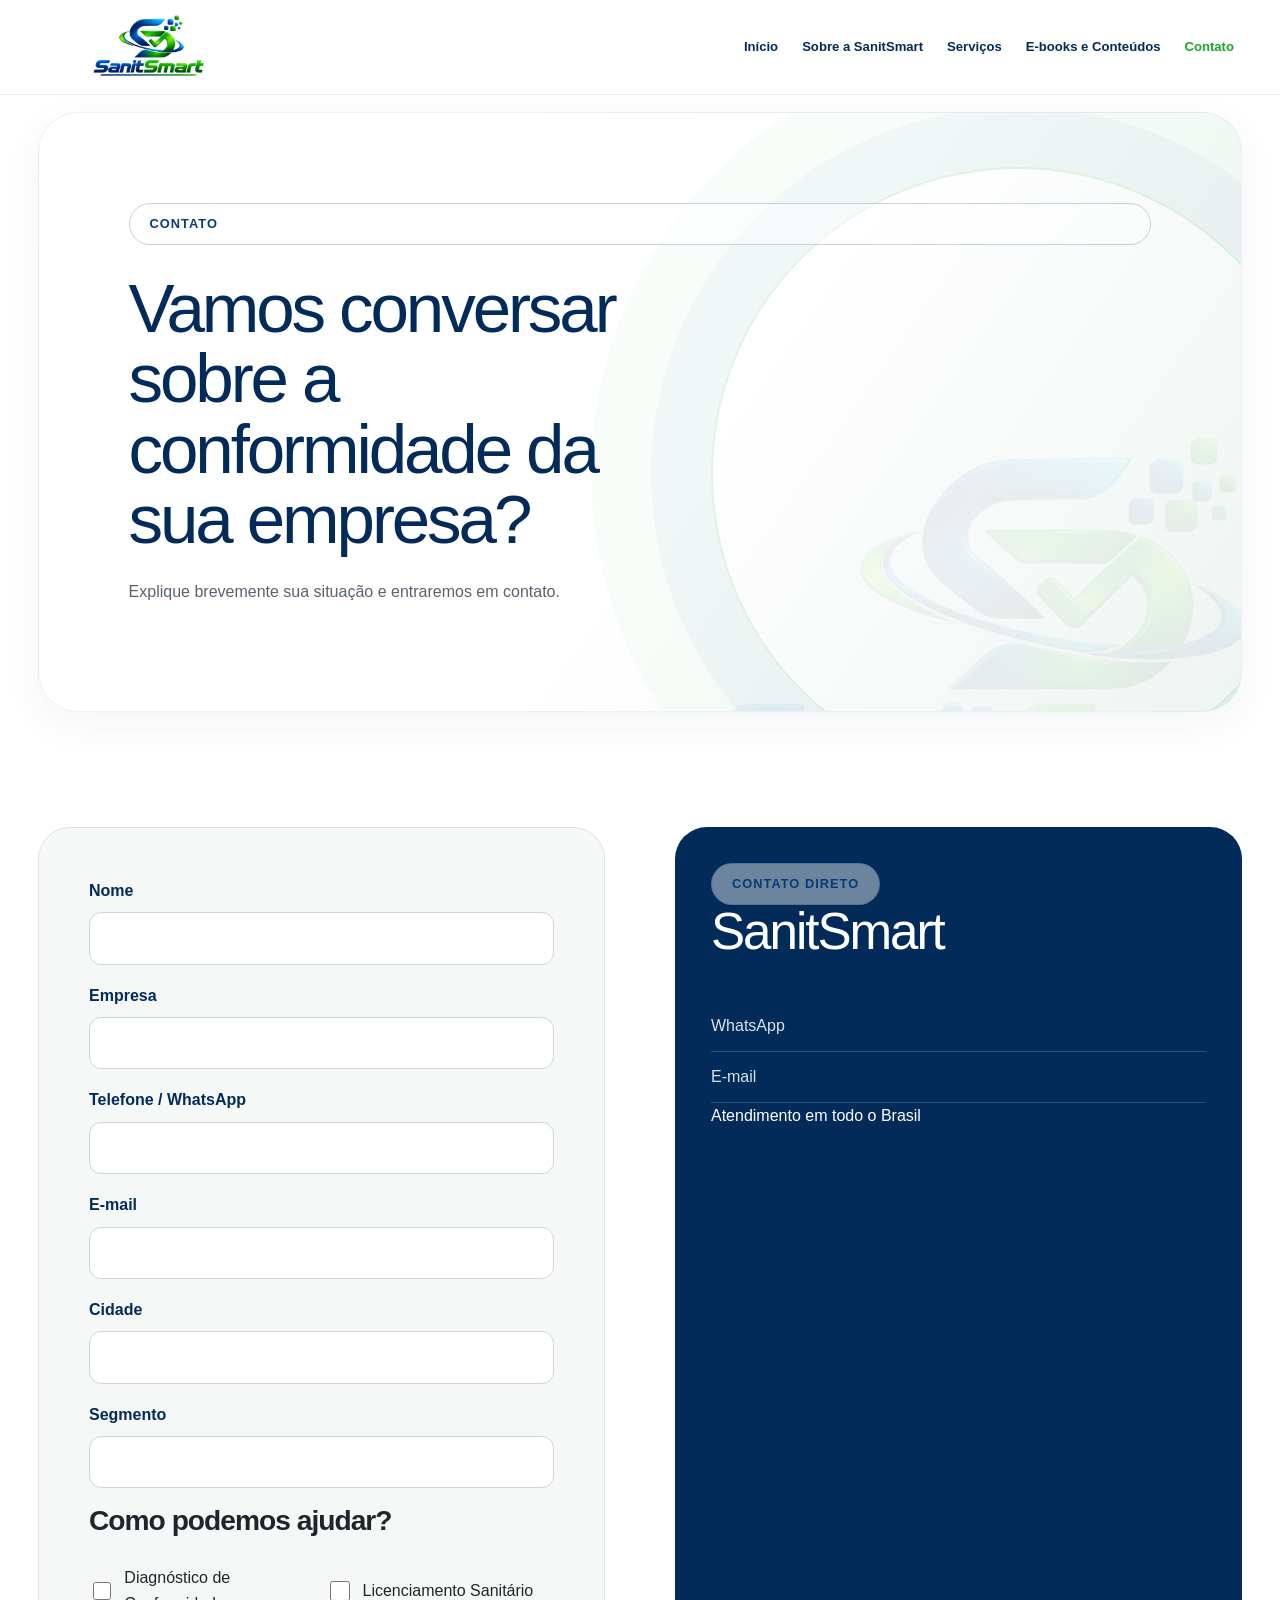
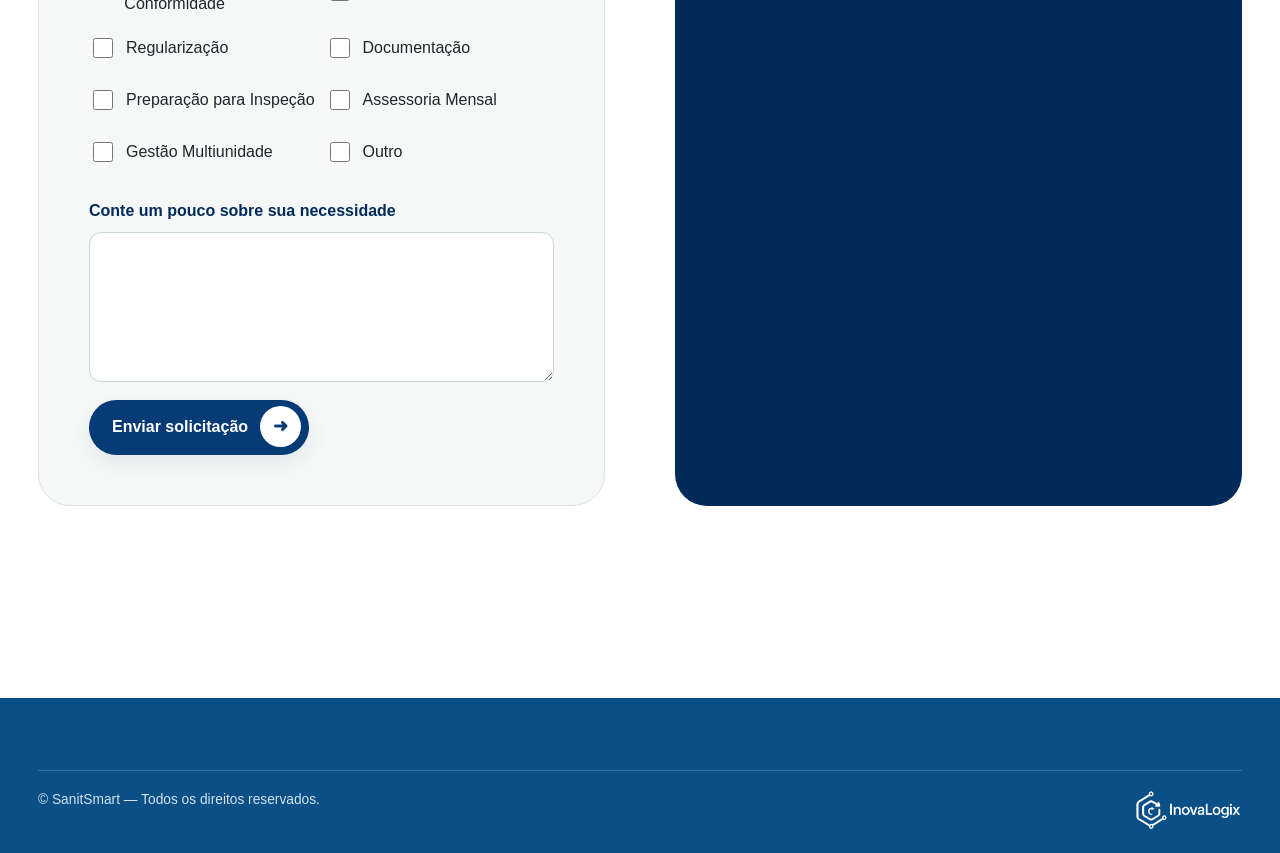
==== commit f748f26f: "Integra segmentos e revisa pagina de servicos" ====
--- a/contato.html
+++ b/contato.html
@@ -1,2 +1,2 @@
-<!doctype html><html lang="pt-BR"><head><meta charset="utf-8"><meta name="viewport" content="width=device-width,initial-scale=1"><title>Contato | SanitSmart</title><link rel="icon" type="image/png" href="favicon.png"><link rel="stylesheet" href="site.css"></head><body><a class="skip" href="#conteudo">Ir para o conteúdo</a><header class="site-header"><div class="container"><div class="nav-shell"><a class="brand" href="index.html"><img src="logo.png" alt="SanitSmart"></a><button class="nav-toggle" aria-label="Abrir menu" aria-expanded="false">☰</button><nav class="main-nav" aria-label="Menu principal"><ul><li><a href="index.html">Início</a></li><li><a href="sobre.html">Sobre a SanitSmart</a></li><li><a href="servicos.html">Serviços</a></li><li><a href="segmentos.html">Segmentos</a></li><li><a href="ebooks.html">E-books e Conteúdos</a></li><li><a href="contato.html" aria-current="page">Contato</a></li></ul></nav><a class="btn primary nav-cta" href="https://wa.me/" target="_blank" rel="noopener noreferrer">Falar com um especialista</a></div></div></header><main id="conteudo"><section class="page-hero"><div class="container"><div class="page-hero-shell"><span class="eyebrow">Contato</span><h1>Vamos conversar sobre a conformidade da sua empresa?</h1><p>Explique brevemente sua situação e entraremos em contato.</p><img class="page-hero-mark" src="logo.png" alt="" aria-hidden="true"></div></div></section><section class="section"><div class="container contact-grid"><form class="form" action="#" method="post"><div class="field"><label for="nome">Nome</label><input id="nome" name="nome" autocomplete="name" required></div><div class="field"><label for="empresa">Empresa</label><input id="empresa" name="empresa" autocomplete="organization"></div><div class="field"><label for="telefone">Telefone / WhatsApp</label><input id="telefone" name="telefone" type="tel" autocomplete="tel" required></div><div class="field"><label for="email">E-mail</label><input id="email" name="email" type="email" autocomplete="email" required></div><div class="field"><label for="cidade">Cidade</label><input id="cidade" name="cidade" autocomplete="address-level2"></div><div class="field"><label for="segmento">Segmento</label><input id="segmento" name="segmento"></div><h3>Como podemos ajudar?</h3><div class="choices"><label class="choice"><input type="checkbox" name="ajuda" value="diagnostico">Diagnóstico de Conformidade</label><label class="choice"><input type="checkbox" name="ajuda" value="licenciamento">Licenciamento Sanitário</label><label class="choice"><input type="checkbox" name="ajuda" value="regularizacao">Regularização</label><label class="choice"><input type="checkbox" name="ajuda" value="documentacao">Documentação</label><label class="choice"><input type="checkbox" name="ajuda" value="inspecao">Preparação para Inspeção</label><label class="choice"><input type="checkbox" name="ajuda" value="mensal">Assessoria Mensal</label><label class="choice"><input type="checkbox" name="ajuda" value="multiunidade">Gestão Multiunidade</label><label class="choice"><input type="checkbox" name="ajuda" value="outro">Outro</label></div><div class="field"><label for="necessidade">Conte um pouco sobre sua necessidade</label><textarea id="necessidade" name="necessidade" required></textarea></div><button class="btn primary" type="submit">Enviar solicitação</button></form><aside class="direct"><span class="eyebrow">Contato direto</span><h2>SanitSmart</h2><a href="https://wa.me/">WhatsApp</a><a href="mailto:">E-mail</a><p>Atendimento em todo o Brasil</p></aside></div></section></main><footer><div class="container"><div class="credits"><span>© SanitSmart — Todos os direitos reservados.</span><a class="made-by"><img src="inovalogix-logo.png" alt="InovaLogix"></a></div></div></footer><script src="site.js"></script></body></html>
+<!doctype html><html lang="pt-BR"><head><meta charset="utf-8"><meta name="viewport" content="width=device-width,initial-scale=1"><title>Contato | SanitSmart</title><link rel="icon" type="image/png" href="favicon.png"><link rel="stylesheet" href="site.css"></head><body><a class="skip" href="#conteudo">Ir para o conteúdo</a><header class="site-header"><div class="container"><div class="nav-shell"><a class="brand" href="index.html"><img src="logo.png" alt="SanitSmart"></a><button class="nav-toggle" aria-label="Abrir menu" aria-expanded="false">☰</button><nav class="main-nav" aria-label="Menu principal"><ul><li><a href="index.html">Início</a></li><li><a href="sobre.html">Sobre a SanitSmart</a></li><li><a href="servicos.html">Serviços</a></li><li><a href="ebooks.html">E-books e Conteúdos</a></li><li><a href="contato.html" aria-current="page">Contato</a></li></ul></nav><a class="btn primary nav-cta" href="https://wa.me/" target="_blank" rel="noopener noreferrer">Falar com um especialista</a></div></div></header><main id="conteudo"><section class="page-hero"><div class="container"><div class="page-hero-shell"><span class="eyebrow">Contato</span><h1>Vamos conversar sobre a conformidade da sua empresa?</h1><p>Explique brevemente sua situação e entraremos em contato.</p><img class="page-hero-mark" src="logo.png" alt="" aria-hidden="true"></div></div></section><section class="section"><div class="container contact-grid"><form class="form" action="#" method="post"><div class="field"><label for="nome">Nome</label><input id="nome" name="nome" autocomplete="name" required></div><div class="field"><label for="empresa">Empresa</label><input id="empresa" name="empresa" autocomplete="organization"></div><div class="field"><label for="telefone">Telefone / WhatsApp</label><input id="telefone" name="telefone" type="tel" autocomplete="tel" required></div><div class="field"><label for="email">E-mail</label><input id="email" name="email" type="email" autocomplete="email" required></div><div class="field"><label for="cidade">Cidade</label><input id="cidade" name="cidade" autocomplete="address-level2"></div><div class="field"><label for="segmento">Segmento</label><input id="segmento" name="segmento"></div><h3>Como podemos ajudar?</h3><div class="choices"><label class="choice"><input type="checkbox" name="ajuda" value="diagnostico">Diagnóstico de Conformidade</label><label class="choice"><input type="checkbox" name="ajuda" value="licenciamento">Licenciamento Sanitário</label><label class="choice"><input type="checkbox" name="ajuda" value="regularizacao">Regularização</label><label class="choice"><input type="checkbox" name="ajuda" value="documentacao">Documentação</label><label class="choice"><input type="checkbox" name="ajuda" value="inspecao">Preparação para Inspeção</label><label class="choice"><input type="checkbox" name="ajuda" value="mensal">Assessoria Mensal</label><label class="choice"><input type="checkbox" name="ajuda" value="multiunidade">Gestão Multiunidade</label><label class="choice"><input type="checkbox" name="ajuda" value="outro">Outro</label></div><div class="field"><label for="necessidade">Conte um pouco sobre sua necessidade</label><textarea id="necessidade" name="necessidade" required></textarea></div><button class="btn primary" type="submit">Enviar solicitação</button></form><aside class="direct"><span class="eyebrow">Contato direto</span><h2>SanitSmart</h2><a href="https://wa.me/">WhatsApp</a><a href="mailto:">E-mail</a><p>Atendimento em todo o Brasil</p></aside></div></section></main><footer><div class="container"><div class="credits"><span>© SanitSmart — Todos os direitos reservados.</span><a class="made-by"><img src="inovalogix-logo.png" alt="InovaLogix"></a></div></div></footer><script src="site.js"></script></body></html>
 
--- a/site.css
+++ b/site.css
@@ -157,3 +157,261 @@
   .eyebrow{padding-inline:15px;font-size:.7rem}
 }
 
+/* Revisão responsiva canônica das páginas internas */
+html{min-width:320px}
+body{overflow-x:clip}
+h1,h2,h3,p,a,li,label{overflow-wrap:break-word}
+.container{max-width:100%}
+
+@media(max-width:767px){
+  :root{--pad:clamp(15px,5vw,20px);--section:clamp(62px,16vw,84px)}
+  .site-header{height:76px;padding-top:8px}
+  .nav-shell{width:100%;min-height:64px;padding:5px 7px 5px 13px}
+  .brand img{width:clamp(130px,42vw,150px);height:48px}
+  .nav-toggle{flex:0 0 46px;width:46px;height:46px}
+  .main-nav{top:76px;left:10px;right:10px;bottom:auto;max-height:calc(100dvh - 86px);overflow-y:auto;overscroll-behavior:contain}
+  .page-hero{padding-top:8px}
+  .page-hero-shell{width:100%;min-height:auto;padding:clamp(36px,12vw,54px) clamp(20px,7vw,28px);border-radius:26px}
+  .page-hero h1{max-width:100%;margin:22px 0 18px;font-size:clamp(2.05rem,10vw,2.8rem);line-height:1.02}
+  .page-hero p{font-size:1rem}
+  .page-hero-shell:after{right:-60%;top:30%;width:125vw}
+  .page-hero-mark{right:-50%;bottom:-8%;width:125vw}
+  .section{width:100%;min-height:0;padding-block:var(--section)}
+  .split,.contact-grid,.segment-grid,.book-grid,.footer-grid,.about-showcase-shell,.monthly-showcase-shell{grid-template-columns:minmax(0,1fr)!important;gap:30px}
+  .copy h2,.info-block h2,.cta h2{max-width:100%}
+  .info-block,.form,.direct{width:100%;padding:24px 20px;border-radius:22px}
+  .value-list{gap:8px}
+  .value-list li{padding:8px 12px}
+  .service-row{display:block;width:100%;padding:22px 18px}
+  .service-row .num{display:block;margin-bottom:22px}
+  .service-row h2{max-width:100%;padding-right:44px}
+  .service-row p{margin-top:16px}
+  .service-row ul{padding-left:18px}
+  .segment-card,.book-card{width:100%}
+  .book-cover{width:100%;max-width:360px;margin-inline:auto}
+  .faq{width:100%;padding-inline:16px}
+  .faq-q{gap:12px;font-size:.95rem}
+  .contact-grid{gap:24px}
+  .field input,.field select,.field textarea{font-size:16px}
+  .btn{width:100%;max-width:100%;white-space:normal}
+  .cta{width:100%;min-height:auto;padding:38px 22px}
+  .about-showcase-logo{min-height:220px}
+  .monthly-showcase-shell ul{grid-template-columns:1fr}
+  footer{margin-top:40px}
+  .credits,.credits-links{display:grid;gap:10px}
+}
+
+@media(min-width:768px) and (max-width:899px){
+  :root{--pad:26px;--section:86px}
+  .main-nav{left:20px;right:20px}
+  .page-hero-shell{min-height:480px;padding:52px 40px}
+  .split,.contact-grid,.about-showcase-shell,.monthly-showcase-shell{grid-template-columns:1fr;gap:42px}
+  .segment-grid,.book-grid{grid-template-columns:1fr 1fr}
+  .service-row{grid-template-columns:54px 1fr}
+  .footer-grid{grid-template-columns:1fr 1fr}
+}
+
+@media(min-width:900px) and (max-width:1099px){
+  :root{--pad:32px;--section:100px}
+  .split,.contact-grid{grid-template-columns:1fr 1fr;gap:44px}
+  .about-showcase-shell,.monthly-showcase-shell{grid-template-columns:1fr 1fr;gap:44px}
+  .footer-grid{grid-template-columns:1.5fr 1fr 1fr}
+}
+
+@media(min-width:1100px) and (max-width:1280px){
+  :root{--pad:38px;--section:110px}
+  .nav-shell{gap:12px}
+  .brand img{width:145px}
+  .main-nav a{padding-inline:8px;font-size:.8rem}
+  .nav-cta{padding-left:16px;font-size:.8rem}
+  .split{gap:48px}
+  .footer-grid{grid-template-columns:1.6fr 1fr 1fr 1fr}
+}
+
+/* Sincronia final dos componentes com o design system da Home */
+.main-nav a,.footer-col a,.btn{transition:color .3s ease,background-color .3s ease,transform .3s cubic-bezier(.16,1,.3,1),box-shadow .3s ease}
+.btn:after{display:flex;align-items:center;justify-content:center;line-height:1;transform:translateY(-1px)}
+.page-hero-shell,.info-block,.service-row,.segment-card,.book-card,.form,.direct,.cta{isolation:isolate}
+@media(hover:hover){.main-nav a:hover{color:var(--green)}.btn:hover:after{transform:translateY(-1px) translateX(2px)}}
+
+/* Topo unificado com a Home */
+.site-header{position:fixed;z-index:100;top:0;left:0;width:100%;height:94px;padding:0;background:white;box-shadow:0 1px 0 rgba(3,43,89,.09);pointer-events:auto;transition:height .35s cubic-bezier(.16,1,.3,1),box-shadow .35s ease}
+.site-header>.container{width:min(100%,1280px);height:100%;padding-inline:46px}
+.nav-shell{height:100%;min-height:94px;padding:0;border:0;border-radius:0;background:transparent;box-shadow:none;backdrop-filter:none;transition:min-height .35s cubic-bezier(.16,1,.3,1)}
+.site-header .brand img{width:205px;height:78px;transition:width .35s cubic-bezier(.16,1,.3,1),height .35s cubic-bezier(.16,1,.3,1)}
+.main-nav{margin-left:auto}
+.main-nav ul{gap:24px}
+.main-nav a{min-height:44px;padding:7px 0;color:var(--deep);font-size:.82rem;font-weight:600}
+.main-nav a:hover,.main-nav a[aria-current="page"]{background:transparent;color:var(--green)}
+.nav-cta{display:none!important}
+.site-header.compact{height:66px;box-shadow:0 8px 28px rgba(3,43,89,.1)}
+.site-header.compact .nav-shell{min-height:66px}
+.site-header.compact .brand img{width:158px;height:54px}
+.page-hero{margin-top:94px}
+@media(min-width:1000px){.nav-toggle{display:none}.main-nav{position:static;display:block;opacity:1;visibility:visible;transform:none;padding:0;background:none;box-shadow:none}.main-nav ul{display:flex}}
+@media(max-width:999px){
+  .site-header{height:82px}
+  .site-header>.container{padding-inline:28px}
+  .nav-shell{min-height:82px}
+  .site-header .brand img{width:174px;height:66px}
+  .main-nav{top:82px;left:20px;right:20px;margin:0}
+  .site-header.compact{height:64px}
+  .site-header.compact .nav-shell{min-height:64px}
+  .site-header.compact .brand img{width:145px;height:50px}
+  .site-header.compact .main-nav{top:64px}
+  .page-hero{margin-top:82px}
+}
+@media(max-width:520px){
+  .site-header{height:70px}
+  .site-header>.container{padding-inline:16px}
+  .nav-shell{min-height:70px}
+  .site-header .brand img{width:150px;height:54px}
+  .nav-toggle{width:46px;height:46px}
+  .main-nav{top:70px;left:12px;right:12px}
+  .site-header.compact{height:60px}
+  .site-header.compact .nav-shell{min-height:60px}
+  .site-header.compact .main-nav{top:60px}
+  .page-hero{margin-top:70px}
+}
+
+/* Página Serviços com a mesma composição editorial da Home */
+.services-page .page-hero>.container{width:100%;max-width:none;padding:0}
+.services-page .page-hero-shell{min-height:calc(100svh - 94px);border:0;border-radius:0;box-shadow:none;background-image:linear-gradient(90deg,rgba(255,255,255,.98) 0%,rgba(255,255,255,.92) 48%,rgba(255,255,255,.18) 72%),url("Fundo%20Hero.png");background-repeat:no-repeat;background-size:cover,contain;background-position:center,center right}
+.services-page .page-hero-shell:after,.services-page .page-hero-mark{display:none}
+.services-page .page-hero h1,.services-page .page-hero p{max-width:48%}
+.services-page .page-hero h1{max-width:13ch;margin:0 0 clamp(24px,3vh,38px);color:var(--deep);font-family:var(--display);font-size:clamp(2.45rem,4.45vw,3.9rem);font-weight:430;line-height:1.02;letter-spacing:-.04em;text-shadow:0 1px 0 rgba(255,255,255,.3)}
+.services-page .page-hero p{margin:0;color:var(--muted);font-family:var(--body);font-size:clamp(1rem,1.35vw,1.12rem);line-height:1.55}
+.services-catalog{min-height:100svh;overflow:hidden;padding-block:clamp(72px,9vh,100px);background:var(--deep);color:white}
+.services-catalog-heading{display:grid;grid-template-columns:minmax(280px,.75fr) 1.25fr;gap:30px;align-items:end;margin-bottom:clamp(34px,5vh,52px)}
+.services-catalog-heading .eyebrow{grid-column:1/-1;width:max-content}
+.services-catalog-heading h2{max-width:15ch;margin:0;color:white}
+.services-catalog-heading p{max-width:58ch;margin:0;color:#c7d5e2;font-size:1.05rem}
+.services-page-carousel{width:100%;overflow:hidden;padding-inline:clamp(20px,3vw,46px);cursor:grab;touch-action:pan-y;user-select:none}
+.services-page-carousel.dragging{cursor:grabbing}
+.services-page-track{display:flex;width:max-content;animation:servicesPageTicker 48s linear infinite;will-change:transform}
+.services-page-group{display:flex;flex-shrink:0;gap:16px;padding-right:16px}
+.services-page-group .service-row{display:block;flex:0 0 clamp(300px,26vw,390px);width:clamp(300px,26vw,390px);min-height:360px;margin:0;padding:28px;border:1px solid rgba(255,255,255,.18);border-radius:24px;background:rgba(255,255,255,.055);color:white}
+.services-page-group .service-row:hover{border-color:rgba(131,223,139,.5);background:rgba(255,255,255,.1)}
+.services-page-group .service-row:after{right:24px;top:24px;background:white;color:var(--blue)}
+.services-page-group .service-row .num{display:block;margin-bottom:48px;color:#83df8b}
+.services-page-group .service-row h2{max-width:100%;padding-right:38px;color:white;font-size:clamp(1.45rem,2vw,1.9rem)}
+.services-page-group .service-row h3{font-size:1.05rem;color:#9ce6a2}
+.services-page-group .service-row p,.services-page-group .service-row li{color:#c7d5e2;font-size:.9rem}
+.services-page-group .service-row ul{padding-left:18px}
+.services-page-carousel:hover .services-page-track{animation-play-state:paused}
+@keyframes servicesPageTicker{to{transform:translateX(-50%)}}
+@media(max-width:999px){
+  .services-page .page-hero-shell{min-height:calc(100svh - 82px);background-size:cover,contain}
+ .services-page .page-hero h1,.services-page .page-hero p{max-width:58%}
+ .services-page .page-hero h1{font-size:clamp(2.1rem,5.5vw,3.45rem)}
+  .services-catalog-heading{grid-template-columns:1fr}
+  .services-catalog-heading .eyebrow{grid-column:auto}
+  .services-page-track{animation-duration:40s}
+}
+@media(max-width:767px){
+  .services-page .page-hero-shell{min-height:calc(100svh - 70px);background-image:linear-gradient(90deg,rgba(255,255,255,.98) 0%,rgba(255,255,255,.91) 66%,rgba(255,255,255,.45) 100%),url("Fundo%20Hero.png");background-size:cover,auto 100%;background-position:center,70% center}
+ .services-page .page-hero h1,.services-page .page-hero p{max-width:100%}
+ .services-page .page-hero h1{font-size:clamp(2rem,10vw,2.8rem);line-height:1.04}
+  .services-catalog{min-height:0;padding-block:68px}
+  .services-catalog-heading{gap:20px;margin-bottom:30px}
+  .services-catalog-heading h2{max-width:100%}
+  .services-page-carousel{padding-inline:16px}
+  .services-page-group .service-row{flex-basis:min(84vw,320px);width:min(84vw,320px);min-height:340px;padding:24px 20px}
+}
+@media(prefers-reduced-motion:reduce){.services-page-carousel{overflow-x:auto}.services-page-track{animation:none}.services-page-group[aria-hidden="true"]{display:none}}
+
+/* Segmentos incorporados à página Serviços */
+.services-segments{scroll-margin-top:86px;padding-block:clamp(72px,9vw,120px);background:var(--white)}
+.services-segments-heading{display:grid;grid-template-columns:minmax(280px,.8fr) 1.2fr;gap:28px 56px;align-items:end;margin-bottom:clamp(36px,6vw,64px)}
+.services-segments-heading .eyebrow{grid-column:1/-1;width:max-content}
+.services-segments-heading h2{margin:0;color:var(--text);max-width:17ch}
+.services-segments-heading p{max-width:58ch;margin:0;color:var(--muted);font-size:clamp(1rem,1.5vw,1.15rem)}
+.services-segments .segment-card{min-height:210px;background:var(--off)}
+.services-segments .segment-card h3{margin:32px 0 0;color:var(--deep);font-size:clamp(1.35rem,2.2vw,1.85rem)}
+@media(max-width:767px){.services-segments-heading{grid-template-columns:1fr;gap:20px}.services-segments-heading .eyebrow{grid-column:auto}.services-segments-heading h2{max-width:100%}.services-segments .segment-card{min-height:180px}}
+
+/* Hero da página Serviços alinhada à estrutura visual da Home */
+.services-page .page-hero{padding:0}
+.services-page .page-hero-shell{min-height:calc(100svh - 94px);padding:0;background-color:#f5f8f7;background-image:url("hero-servicos.png");background-repeat:no-repeat;background-size:auto 100%;background-position:calc(100% + 76px) center}
+.services-hero-copy{width:min(100%,1280px);margin-inline:auto;padding:clamp(34px,5vh,60px) 46px;display:flex;flex-direction:column;align-items:flex-start;justify-content:center}
+.services-page .services-hero-copy h1{max-width:none;margin:0 0 clamp(20px,2.8vh,32px);font-size:clamp(2.45rem,4.45vw,3.9rem);line-height:1.02}
+.services-hero-line{display:block;white-space:nowrap}
+.services-hero-line strong,.services-page .services-hero-copy h1 strong{font-weight:780}
+.services-page .services-hero-copy p{max-width:52ch;margin:0 0 clamp(20px,3vh,30px)}
+.services-hero-cta{position:relative;display:flex;align-items:center;justify-content:center;width:min(100%,480px);min-height:68px;padding:8px 72px 8px 24px;border:1px solid rgba(7,59,117,.14);border-radius:999px;background:white;color:var(--deep);box-shadow:0 12px 35px rgba(3,43,89,.12);font-weight:800;text-align:center;transition:transform .3s cubic-bezier(.16,1,.3,1),box-shadow .3s ease}
+.services-hero-cta span{position:absolute;right:7px;display:grid;place-items:center;width:54px;height:54px;border-radius:50%;background:var(--green);color:white;font-size:1.25rem;font-weight:900}
+.services-hero-cta:hover{transform:translateY(-3px);box-shadow:0 16px 38px rgba(3,43,89,.18)}
+.services-hero-trust{display:flex;flex-wrap:wrap;gap:clamp(18px,2.6vw,34px);margin:clamp(22px,3.5vh,36px) 0 0;padding:0;list-style:none;color:var(--deep)}
+.services-hero-trust li{display:flex;align-items:center;gap:11px;font-size:.79rem;font-weight:700;line-height:1.25}
+.services-hero-trust i{display:grid;place-items:center;flex:0 0 48px;width:48px;height:48px;border-radius:50%;background:rgba(255,255,255,.86);box-shadow:0 8px 24px rgba(3,43,89,.06)}
+.services-hero-trust svg{width:24px;height:24px;fill:none;stroke:var(--blue2);stroke-width:1.6;stroke-linecap:round;stroke-linejoin:round}
+@media(max-width:999px){.services-page .page-hero-shell{min-height:calc(100svh - 82px);background-image:url("hero-servicos.png");background-size:auto 86%;background-position:calc(100% + 760px) center}.services-hero-copy{padding-inline:28px}.services-page .services-hero-copy h1{font-size:clamp(2.05rem,5.2vw,3.35rem)}}
+@media(max-width:767px){.services-page .page-hero-shell{min-height:calc(100svh - 70px);background-image:url("hero-servicos.png");background-size:auto 82%;background-position:calc(100% + 540px) center}.services-hero-copy{padding:28px 20px}.services-page .services-hero-copy h1{font-size:clamp(1.55rem,7.2vw,2.55rem)}.services-page .services-hero-copy p{max-width:34ch;font-size:.92rem}.services-hero-cta{width:min(100%,390px);min-height:58px;padding-right:62px;font-size:.9rem}.services-hero-cta span{width:46px;height:46px}.services-hero-trust{gap:14px}.services-hero-trust li{flex:1 1 125px}.services-hero-trust i{flex-basis:42px;width:42px;height:42px}}
+@media(max-width:380px){.services-page .services-hero-copy h1{font-size:1.42rem}.services-hero-trust{margin-top:18px}.services-hero-trust li{font-size:.7rem}}
+
+/* Refinos de enquadramento e cards interativos */
+.services-page .page-hero-shell{background-color:#fff}
+.services-catalog{height:100svh;min-height:0;padding-block:clamp(28px,4.5vh,48px);display:flex;flex-direction:column}
+.services-catalog>.container{flex:0 0 auto}
+.services-catalog-heading{grid-template-columns:minmax(260px,.72fr) 1.28fr;gap:18px 34px;margin-bottom:clamp(22px,3vh,34px)}
+.services-catalog-heading h2{font-size:clamp(2.15rem,4.2vw,3.45rem);line-height:1.02}
+.services-catalog-heading p{font-size:clamp(.92rem,1.2vw,1.02rem)}
+.services-page-carousel{flex:1;min-height:0}
+.services-page-track,.services-page-group{height:100%}
+.services-page-group .service-row{height:100%;min-height:0;padding:clamp(20px,3vh,28px)}
+.services-page-group .service-row .num{margin-bottom:clamp(20px,3.5vh,38px)}
+.services-page-group .service-row h2{font-size:clamp(1.25rem,1.65vw,1.7rem)}
+.services-page-group .service-row p{display:-webkit-box;-webkit-box-orient:vertical;-webkit-line-clamp:6;overflow:hidden}
+.services-segments{height:100svh;min-height:0;padding-block:clamp(28px,4.5vh,50px);display:flex;flex-direction:column;overflow:hidden}
+.services-segments>.container{height:100%;display:flex;flex-direction:column}
+.services-segments-heading{flex:0 0 auto;gap:16px 42px;margin-bottom:clamp(20px,3vh,32px)}
+.services-segments-heading h2{font-size:clamp(2.05rem,3.7vw,3.2rem);line-height:1.02}
+.services-segments-heading p{font-size:clamp(.9rem,1.1vw,1rem)}
+.services-segments .segment-grid{flex:1;min-height:0;grid-template-columns:repeat(3,minmax(0,1fr));grid-template-rows:repeat(3,minmax(0,1fr));gap:12px}
+.services-segments .segment-card{--rotation:0deg;min-height:0;padding:clamp(16px,2vw,24px);border:2px solid transparent;background:linear-gradient(var(--off),var(--off)) padding-box,conic-gradient(from var(--rotation),var(--green) 0deg,var(--green) 88deg,#d8e2e5 90deg,#d8e2e5 360deg) border-box;box-shadow:0 10px 28px rgba(3,43,89,.04);cursor:default;transition:transform .3s cubic-bezier(.16,1,.3,1),box-shadow .3s ease}
+.services-segments .segment-card:after{margin-top:12px;font-size:.72rem}
+.services-segments .segment-card h3{width:max-content;max-width:100%;margin:14px 0 0;padding:2px 5px;color:var(--deep);font-size:clamp(1rem,1.45vw,1.35rem);background:linear-gradient(var(--green2),var(--green2)) center/100% 0% no-repeat;transition:background-size .4s cubic-bezier(.1,.5,.5,1),color .3s ease}
+.services-segments .segment-card:hover{transform:translateY(-3px);box-shadow:0 14px 34px rgba(3,43,89,.1)}
+.services-segments .segment-card:hover h3{background-size:100% 100%;color:var(--deep)}
+@media(max-width:767px){.services-catalog{height:100svh;padding-block:24px}.services-catalog-heading{gap:12px;margin-bottom:18px}.services-catalog-heading .eyebrow{min-height:36px;padding:6px 14px}.services-catalog-heading h2{font-size:clamp(1.75rem,8vw,2.4rem)}.services-catalog-heading p{font-size:.86rem}.services-page-group .service-row{min-height:0;height:100%}.services-page-group .service-row p{-webkit-line-clamp:8}.services-segments{height:100svh;padding-block:24px}.services-segments-heading{gap:12px;margin-bottom:18px}.services-segments-heading .eyebrow{min-height:36px;padding:6px 14px}.services-segments-heading h2{font-size:clamp(1.75rem,8vw,2.35rem)}.services-segments-heading p{font-size:.86rem}.services-segments .segment-grid{display:flex;overflow-x:auto;overscroll-behavior-inline:contain;scroll-snap-type:x mandatory;scrollbar-width:none;gap:12px}.services-segments .segment-grid::-webkit-scrollbar{display:none}.services-segments .segment-card{flex:0 0 min(78vw,310px);height:100%;scroll-snap-align:start}.services-segments .segment-card h3{font-size:1.25rem}}
+@media(max-height:680px){.services-catalog-heading .eyebrow,.services-segments-heading .eyebrow{display:none}.services-catalog-heading,.services-segments-heading{margin-bottom:14px}.services-page-group .service-row .num{margin-bottom:14px}.services-page-group .service-row p{font-size:.8rem;-webkit-line-clamp:5}}
+
+/* Conteúdo final do Portfólio e atalhos por segmento */
+.services-catalog-heading{display:block}
+.services-catalog-heading .eyebrow{margin-bottom:clamp(18px,2.5vh,28px)}
+.services-catalog-heading h2{max-width:none;margin:0;font-size:clamp(2.05rem,4.1vw,3.4rem)}
+.services-catalog-heading h2 span,.services-catalog-heading h2 strong{display:block;white-space:nowrap}
+.services-catalog-heading h2 strong{font-weight:780}
+.services-page-carousel{flex:0 0 clamp(250px,34vh,300px)}
+.services-page-group .service-row p{display:block;overflow:visible;font-size:clamp(.78rem,1vw,.88rem);line-height:1.5}
+.services-segments .segment-card:after{display:none}
+.services-segments .segment-card{justify-content:flex-start}
+.services-segments .segment-card h3{margin-top:8px}
+.services-segments .segment-card p{display:-webkit-box;margin:7px 0 8px;color:var(--muted);font-size:clamp(.7rem,.82vw,.78rem);line-height:1.38;-webkit-box-orient:vertical;-webkit-line-clamp:2;overflow:hidden}
+.services-segments .segment-card a{display:flex;align-items:center;justify-content:space-between;gap:10px;width:100%;min-height:30px;margin-top:auto;color:var(--deep);font-size:.72rem;font-weight:800}
+.services-segments .segment-card a b{color:var(--green);font-size:.95rem;transition:transform .25s ease}
+.services-segments .segment-card a:hover b{transform:translate(2px,-2px)}
+@media(max-width:767px){.services-catalog-heading h2{font-size:clamp(1.55rem,7vw,2.2rem)}.services-catalog-heading h2 span,.services-catalog-heading h2 strong{white-space:normal}.services-page-carousel{flex:0 0 clamp(260px,45vh,330px)}.services-segments .segment-card p{font-size:.9rem;-webkit-line-clamp:3}.services-segments .segment-card a{min-height:44px;font-size:.82rem}}
+
+/* Letreiro de serviços e ajustes finais de composição */
+:root{--services-ticker-height:38px}
+.services-page .page-hero-shell{min-height:calc(100svh - 94px - var(--services-ticker-height))}
+.services-page .page-hero-shell:after{content:"";display:block;position:absolute;z-index:0;top:7%;right:34%;bottom:4%;width:120px;background:radial-gradient(ellipse at right,rgba(3,43,89,.18),rgba(3,43,89,.07) 38%,transparent 72%);filter:blur(18px);pointer-events:none}
+.services-hero-copy{position:relative;z-index:1}
+.services-ticker{position:relative;z-index:3;height:var(--services-ticker-height);display:flex;align-items:center;overflow:hidden;background:var(--green);color:white;border-top:1px solid rgba(255,255,255,.2)}
+.services-ticker-track{display:flex;width:max-content;animation:servicesTitleTicker 54s linear infinite;will-change:transform}
+.services-ticker-group{display:flex;align-items:center;flex-shrink:0}
+.services-ticker-group span{display:flex;align-items:center;white-space:nowrap;font-size:clamp(.82rem,1vw,1rem);font-weight:400}
+.services-ticker-group span:after{content:"";width:7px;height:7px;margin:0 34px;border-radius:50%;background:var(--blue);box-shadow:0 0 0 5px rgba(7,59,117,.16)}
+.services-ticker:hover .services-ticker-track{animation-play-state:paused}
+@keyframes servicesTitleTicker{to{transform:translateX(-50%)}}
+.services-catalog{padding-top:16px;padding-bottom:24px}
+.services-catalog-heading .eyebrow{margin-bottom:12px}
+.services-segments-heading{display:block}
+.services-segments-heading .eyebrow{margin-bottom:14px}
+.services-segments-heading h2{max-width:none;margin:0}
+.services-segments-heading h2 span{display:block;white-space:nowrap}
+@media(max-width:999px){:root{--services-ticker-height:35px}.services-page .page-hero-shell{min-height:calc(100svh - 82px - var(--services-ticker-height))}.services-page .page-hero-shell:after{right:26%;width:90px}.services-ticker-track{animation-duration:48s}.services-ticker-group span:after{margin-inline:25px}}
+@media(max-width:767px){:root{--services-ticker-height:32px}.services-page .page-hero-shell{min-height:calc(100svh - 70px - var(--services-ticker-height))}.services-page .page-hero-shell:after{right:8%;width:70px;opacity:.65}.services-ticker-group span{font-size:.72rem}.services-ticker-group span:after{width:5px;height:5px;margin-inline:20px}.services-catalog{padding-top:14px}.services-segments-heading h2 span{white-space:normal}}
+@media(prefers-reduced-motion:reduce){.services-ticker{overflow-x:auto}.services-ticker-track{animation:none}.services-ticker-group[aria-hidden="true"]{display:none}}
+
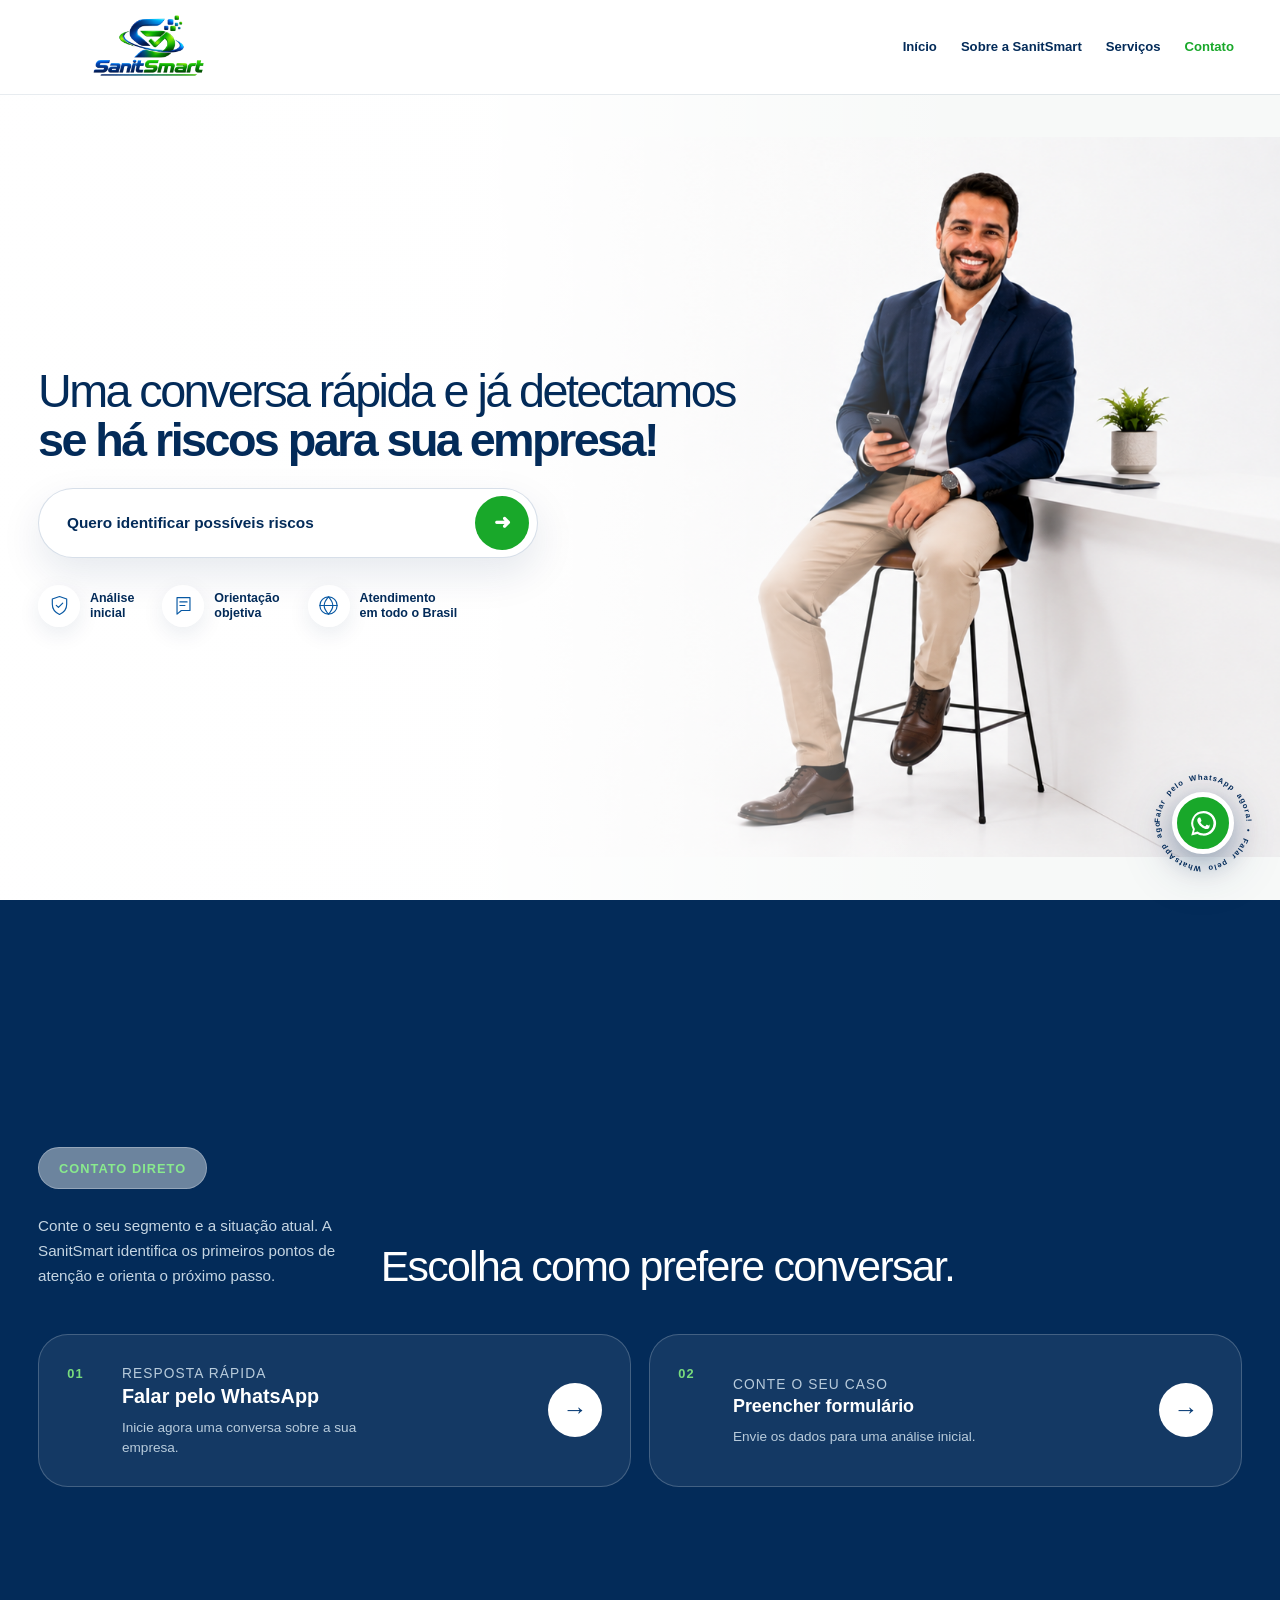
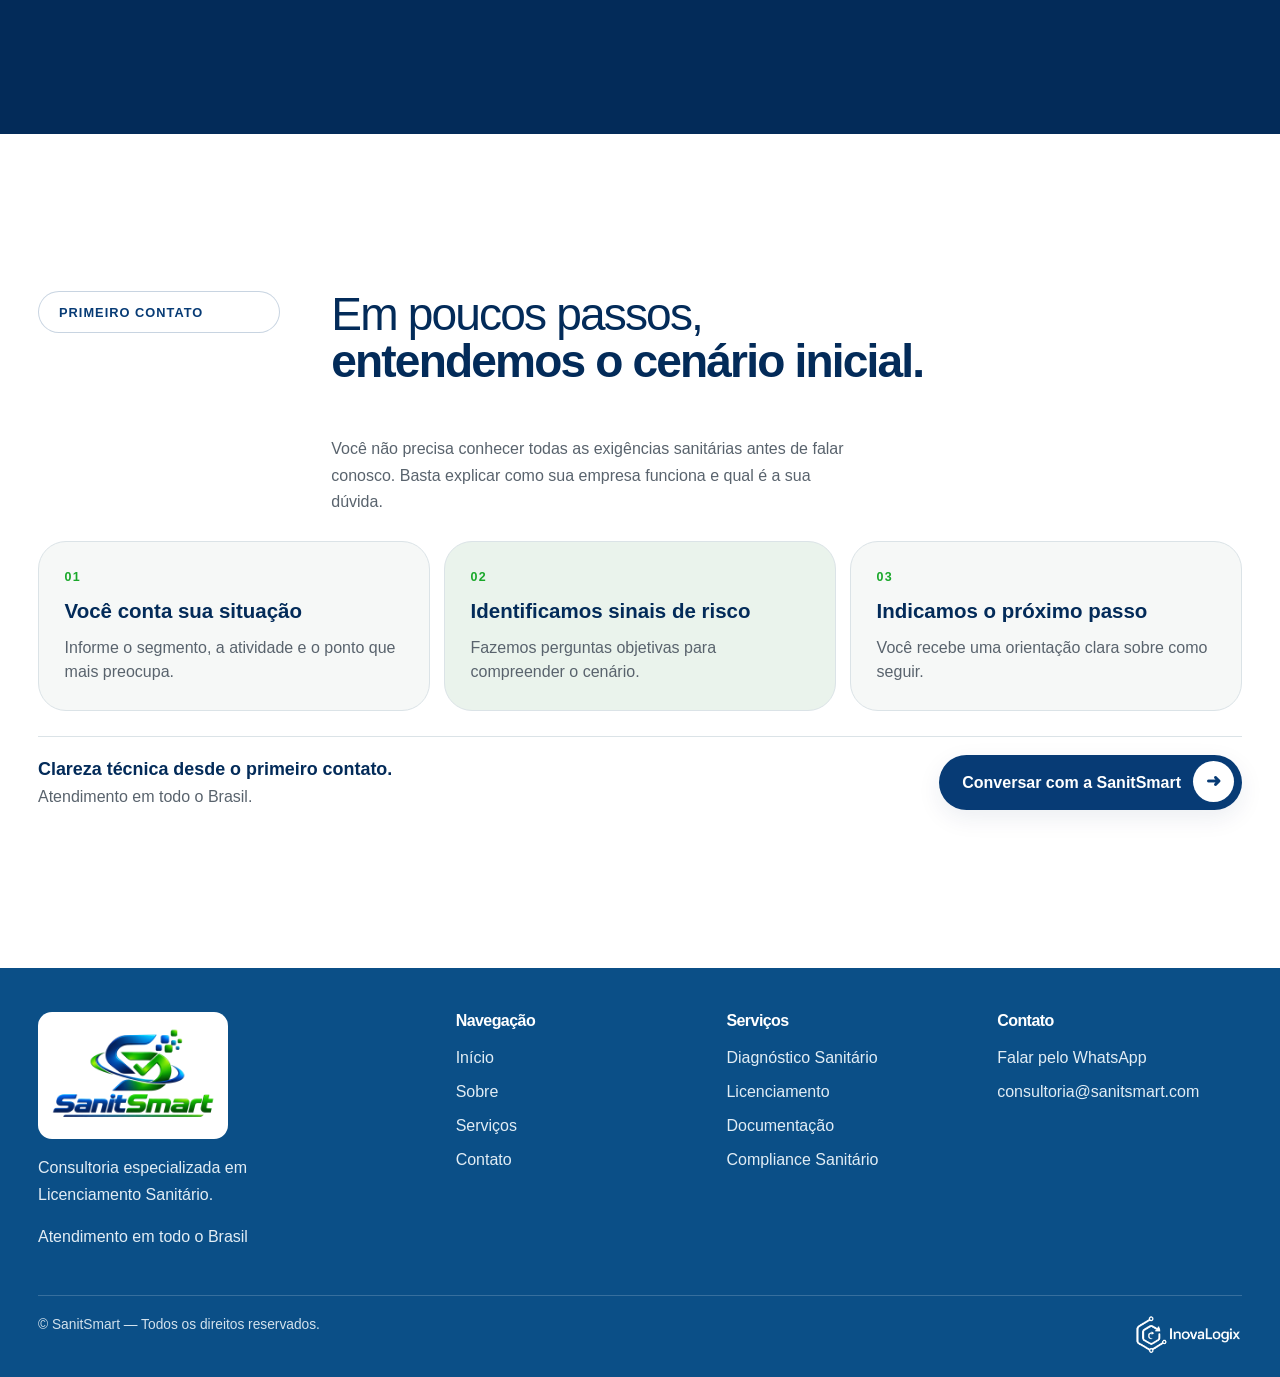
==== commit 2d9beef9: "Atualiza paginas, contatos e experiencia responsiva" ====
--- a/contato.html
+++ b/contato.html
@@ -1,2 +1,210 @@
-<!doctype html><html lang="pt-BR"><head><meta charset="utf-8"><meta name="viewport" content="width=device-width,initial-scale=1"><title>Contato | SanitSmart</title><link rel="icon" type="image/png" href="favicon.png"><link rel="stylesheet" href="site.css"></head><body><a class="skip" href="#conteudo">Ir para o conteúdo</a><header class="site-header"><div class="container"><div class="nav-shell"><a class="brand" href="index.html"><img src="logo.png" alt="SanitSmart"></a><button class="nav-toggle" aria-label="Abrir menu" aria-expanded="false">☰</button><nav class="main-nav" aria-label="Menu principal"><ul><li><a href="index.html">Início</a></li><li><a href="sobre.html">Sobre a SanitSmart</a></li><li><a href="servicos.html">Serviços</a></li><li><a href="ebooks.html">E-books e Conteúdos</a></li><li><a href="contato.html" aria-current="page">Contato</a></li></ul></nav><a class="btn primary nav-cta" href="https://wa.me/" target="_blank" rel="noopener noreferrer">Falar com um especialista</a></div></div></header><main id="conteudo"><section class="page-hero"><div class="container"><div class="page-hero-shell"><span class="eyebrow">Contato</span><h1>Vamos conversar sobre a conformidade da sua empresa?</h1><p>Explique brevemente sua situação e entraremos em contato.</p><img class="page-hero-mark" src="logo.png" alt="" aria-hidden="true"></div></div></section><section class="section"><div class="container contact-grid"><form class="form" action="#" method="post"><div class="field"><label for="nome">Nome</label><input id="nome" name="nome" autocomplete="name" required></div><div class="field"><label for="empresa">Empresa</label><input id="empresa" name="empresa" autocomplete="organization"></div><div class="field"><label for="telefone">Telefone / WhatsApp</label><input id="telefone" name="telefone" type="tel" autocomplete="tel" required></div><div class="field"><label for="email">E-mail</label><input id="email" name="email" type="email" autocomplete="email" required></div><div class="field"><label for="cidade">Cidade</label><input id="cidade" name="cidade" autocomplete="address-level2"></div><div class="field"><label for="segmento">Segmento</label><input id="segmento" name="segmento"></div><h3>Como podemos ajudar?</h3><div class="choices"><label class="choice"><input type="checkbox" name="ajuda" value="diagnostico">Diagnóstico de Conformidade</label><label class="choice"><input type="checkbox" name="ajuda" value="licenciamento">Licenciamento Sanitário</label><label class="choice"><input type="checkbox" name="ajuda" value="regularizacao">Regularização</label><label class="choice"><input type="checkbox" name="ajuda" value="documentacao">Documentação</label><label class="choice"><input type="checkbox" name="ajuda" value="inspecao">Preparação para Inspeção</label><label class="choice"><input type="checkbox" name="ajuda" value="mensal">Assessoria Mensal</label><label class="choice"><input type="checkbox" name="ajuda" value="multiunidade">Gestão Multiunidade</label><label class="choice"><input type="checkbox" name="ajuda" value="outro">Outro</label></div><div class="field"><label for="necessidade">Conte um pouco sobre sua necessidade</label><textarea id="necessidade" name="necessidade" required></textarea></div><button class="btn primary" type="submit">Enviar solicitação</button></form><aside class="direct"><span class="eyebrow">Contato direto</span><h2>SanitSmart</h2><a href="https://wa.me/">WhatsApp</a><a href="mailto:">E-mail</a><p>Atendimento em todo o Brasil</p></aside></div></section></main><footer><div class="container"><div class="credits"><span>© SanitSmart — Todos os direitos reservados.</span><a class="made-by"><img src="inovalogix-logo.png" alt="InovaLogix"></a></div></div></footer><script src="site.js"></script></body></html>
-
+<!doctype html>
+<html lang="pt-BR">
+<head>
+  <meta charset="utf-8">
+  <meta name="viewport" content="width=device-width,initial-scale=1">
+  <meta name="description" content="Converse com a SanitSmart e identifique possíveis riscos sanitários na sua empresa. Atendimento especializado em todo o Brasil.">
+  <title>Contato | SanitSmart</title>
+  <link rel="icon" type="image/png" href="favicon.png">
+  <link rel="stylesheet" href="site.css">
+</head>
+<body class="contact-page">
+  <a class="skip" href="#conteudo">Ir para o conteúdo</a>
+
+  <header class="site-header">
+    <div class="container">
+      <div class="nav-shell">
+        <a class="brand" href="index.html"><img src="logo.png" alt="SanitSmart"></a>
+        <button class="nav-toggle" aria-label="Abrir menu" aria-expanded="false">☰</button>
+        <nav class="main-nav" aria-label="Menu principal">
+          <ul>
+            <li><a href="index.html">Início</a></li>
+            <li><a href="sobre.html">Sobre a SanitSmart</a></li>
+            <li><a href="servicos.html">Serviços</a></li>
+
+            <li><a href="contato.html" aria-current="page">Contato</a></li>
+          </ul>
+        </nav>
+      </div>
+    </div>
+  </header>
+
+  <main id="conteudo">
+    <section class="contact-hero" aria-labelledby="contact-title">
+      <div class="container contact-hero-inner">
+        <div class="contact-hero-copy">
+          <span class="eyebrow">Contato</span>
+          <h1 id="contact-title"><span class="contact-hero-line">Uma conversa rápida e já detectamos</span><span class="contact-hero-line"><strong>se há riscos para sua empresa!</strong></span></h1>
+          <a class="contact-main-action" href="https://wa.me/?text=Ol%C3%A1%2C%20quero%20conversar%20sobre%20a%20conformidade%20sanit%C3%A1ria%20da%20minha%20empresa." target="_blank" rel="noopener noreferrer">
+            <span class="contact-main-action-label">Quero identificar possíveis riscos</span>
+            <span class="contact-main-action-icon" aria-hidden="true">➜</span>
+          </a>
+          <ul class="contact-hero-trust" aria-label="Canais e diferenciais do atendimento SanitSmart">
+            <li>
+              <span class="contact-trust-icon"><svg viewBox="0 0 32 32" aria-hidden="true"><path d="M16 3.5 26 7v7.4c0 6.3-4.1 11.5-10 14.1-5.9-2.6-10-7.8-10-14.1V7l10-3.5Z"/><path d="m11.5 15.7 3 3 6-6"/></svg></span>
+              <span>Análise<br>inicial</span>
+            </li>
+            <li>
+              <span class="contact-trust-icon"><svg viewBox="0 0 32 32" aria-hidden="true"><path d="M7 5h18v18H13l-6 5V5Z"/><path d="M11 11h10M11 16h7"/></svg></span>
+              <span>Orientação<br>objetiva</span>
+            </li>
+            <li>
+              <span class="contact-trust-icon"><svg viewBox="0 0 32 32" aria-hidden="true"><circle cx="16" cy="16" r="12"/><path d="M4 16h24M16 4c4 4.4 6 8.4 6 12s-2 7.6-6 12c-4-4.4-6-8.4-6-12s2-7.6 6-12Z"/></svg></span>
+              <span>Atendimento<br>em todo o Brasil</span>
+            </li>
+          </ul>
+        </div>
+      </div>
+    </section>
+
+    <section class="contact-options" aria-labelledby="contact-options-title">
+      <div class="container">
+        <div class="contact-options-heading">
+          <div>
+            <span class="eyebrow">Contato direto</span>
+            <p>Conte o seu segmento e a situação atual. A SanitSmart identifica os primeiros pontos de atenção e orienta o próximo passo.</p>
+          </div>
+          <h2 id="contact-options-title">Escolha como prefere conversar.</h2>
+        </div>
+
+        <div class="contact-option-grid">
+          <a class="contact-option-card" href="https://wa.me/?text=Ol%C3%A1%2C%20quero%20conversar%20sobre%20a%20conformidade%20sanit%C3%A1ria%20da%20minha%20empresa." target="_blank" rel="noopener noreferrer" aria-label="Conversar com a SanitSmart pelo WhatsApp">
+            <span class="contact-option-index">01</span>
+            <div>
+              <span class="contact-option-label">Resposta rápida</span>
+              <strong>Falar pelo WhatsApp</strong>
+              <small>Inicie agora uma conversa sobre a sua empresa.</small>
+            </div>
+            <span class="contact-option-arrow" aria-hidden="true">→</span>
+          </a>
+
+          <button class="contact-option-card contact-form-trigger" type="button" aria-haspopup="dialog" aria-controls="contact-form-modal">
+            <span class="contact-option-index">02</span>
+            <div>
+              <span class="contact-option-label">Conte o seu caso</span>
+              <strong>Preencher formulário</strong>
+              <small>Envie os dados para uma análise inicial.</small>
+            </div>
+            <span class="contact-option-arrow" aria-hidden="true">→</span>
+          </button>
+        </div>
+      </div>
+    </section>
+
+    <div class="contact-modal" id="contact-form-modal" role="dialog" aria-modal="true" aria-labelledby="contact-modal-title" aria-describedby="contact-modal-description" hidden>
+      <div class="contact-modal-backdrop" data-modal-close></div>
+      <div class="contact-modal-box" role="document">
+        <button class="contact-modal-close" type="button" data-modal-close aria-label="Fechar formulário">×</button>
+        <header class="contact-modal-heading">
+          <span class="eyebrow">Análise inicial</span>
+          <h2 id="contact-modal-title">Conte o que está acontecendo.</h2>
+          <p id="contact-modal-description">Preencha os dados abaixo. Ao enviar, sua mensagem será organizada e encaminhada para o WhatsApp da SanitSmart.</p>
+        </header>
+        <form class="contact-modal-form" id="contact-lead-form">
+          <div class="contact-form-field">
+            <label for="contact-name">Nome</label>
+            <input id="contact-name" name="nome" type="text" autocomplete="name" required>
+          </div>
+          <div class="contact-form-field">
+            <label for="contact-phone">Telefone</label>
+            <input id="contact-phone" name="telefone" type="tel" inputmode="tel" autocomplete="tel" required>
+          </div>
+          <div class="contact-form-field">
+            <label for="contact-email">E-mail</label>
+            <input id="contact-email" name="email" type="email" autocomplete="email" required>
+          </div>
+          <div class="contact-form-field">
+            <label for="contact-company">Razão Social</label>
+            <input id="contact-company" name="razao_social" type="text" autocomplete="organization" required>
+          </div>
+          <div class="contact-form-field contact-form-field-wide">
+            <label for="contact-industry">Ramo de atividade</label>
+            <input id="contact-industry" name="ramo_atividade" type="text" required>
+          </div>
+          <div class="contact-form-field">
+            <label for="contact-state">UF</label>
+            <select id="contact-state" name="uf" required>
+              <option value="">Selecione o estado</option>
+              <option value="AC">Acre</option><option value="AL">Alagoas</option><option value="AP">Amapá</option><option value="AM">Amazonas</option><option value="BA">Bahia</option><option value="CE">Ceará</option><option value="DF">Distrito Federal</option><option value="ES">Espírito Santo</option><option value="GO">Goiás</option><option value="MA">Maranhão</option><option value="MT">Mato Grosso</option><option value="MS">Mato Grosso do Sul</option><option value="MG">Minas Gerais</option><option value="PA">Pará</option><option value="PB">Paraíba</option><option value="PR">Paraná</option><option value="PE">Pernambuco</option><option value="PI">Piauí</option><option value="RJ">Rio de Janeiro</option><option value="RN">Rio Grande do Norte</option><option value="RS">Rio Grande do Sul</option><option value="RO">Rondônia</option><option value="RR">Roraima</option><option value="SC">Santa Catarina</option><option value="SP">São Paulo</option><option value="SE">Sergipe</option><option value="TO">Tocantins</option>
+            </select>
+          </div>
+          <div class="contact-form-field">
+            <label for="contact-city">Cidade</label>
+            <select id="contact-city" name="cidade" required disabled>
+              <option value="">Selecione primeiro a UF</option>
+            </select>
+            <span class="contact-city-status" id="contact-city-status" aria-live="polite"></span>
+          </div>
+          <div class="contact-form-field contact-form-field-wide">
+            <label for="contact-situation">Conte um pouco sobre o que está acontecendo</label>
+            <textarea id="contact-situation" name="situacao" rows="4" required></textarea>
+          </div>
+          <div class="contact-form-actions contact-form-field-wide">
+            <p>Seus dados serão usados somente para responder a esta solicitação.</p>
+            <button class="btn primary" type="submit">Enviar pelo WhatsApp</button>
+          </div>
+        </form>
+      </div>
+    </div>
+
+    <section class="contact-first-step" aria-labelledby="first-step-title">
+      <div class="container contact-first-step-shell">
+        <header class="contact-first-step-heading">
+          <span class="eyebrow">Primeiro contato</span>
+          <h2 id="first-step-title">Em poucos passos,<br><strong>entendemos o cenário inicial.</strong></h2>
+          <p>Você não precisa conhecer todas as exigências sanitárias antes de falar conosco. Basta explicar como sua empresa funciona e qual é a sua dúvida.</p>
+        </header>
+        <ol class="contact-step-list">
+          <li><span>01</span><strong>Você conta sua situação</strong><p>Informe o segmento, a atividade e o ponto que mais preocupa.</p></li>
+          <li><span>02</span><strong>Identificamos sinais de risco</strong><p>Fazemos perguntas objetivas para compreender o cenário.</p></li>
+          <li><span>03</span><strong>Indicamos o próximo passo</strong><p>Você recebe uma orientação clara sobre como seguir.</p></li>
+        </ol>
+        <div class="contact-first-step-cta">
+          <p><strong>Clareza técnica desde o primeiro contato.</strong><br>Atendimento em todo o Brasil.</p>
+          <a class="btn primary" href="https://wa.me/?text=Ol%C3%A1%2C%20quero%20identificar%20poss%C3%ADveis%20riscos%20sanit%C3%A1rios%20na%20minha%20empresa." target="_blank" rel="noopener noreferrer">Conversar com a SanitSmart</a>
+        </div>
+      </div>
+    </section>
+  </main>
+
+  <footer>
+    <div class="container">
+      <div class="footer-grid">
+        <div class="footer-brand">
+          <img src="logo.png" alt="SanitSmart">
+          <p>Consultoria especializada em Licenciamento Sanitário.</p>
+          <p>Atendimento em todo o Brasil</p>
+        </div>
+        <div class="footer-col">
+          <h3>Navegação</h3>
+          <a href="index.html">Início</a>
+          <a href="sobre.html">Sobre</a>
+          <a href="servicos.html">Serviços</a>
+          <a href="contato.html">Contato</a>
+        </div>
+        <div class="footer-col">
+          <h3>Serviços</h3>
+          <a href="servicos.html">Diagnóstico Sanitário</a>
+          <a href="servicos.html">Licenciamento</a>
+          <a href="servicos.html">Documentação</a>
+          <a href="servicos.html">Compliance Sanitário</a>
+        </div>
+        <div class="footer-col">
+          <h3>Contato</h3>
+          <a href="https://wa.me/5511996105759?text=Ol%C3%A1%2C%20quero%20conversar%20sobre%20a%20conformidade%20sanit%C3%A1ria%20da%20minha%20empresa." target="_blank" rel="noopener noreferrer">Falar pelo WhatsApp</a>
+          <a href="mailto:consultoria@sanitsmart.com">consultoria@sanitsmart.com</a>
+        </div>
+      </div>
+      <div class="credits">
+        <span>© SanitSmart — Todos os direitos reservados.</span>
+        <a class="made-by"><img src="inovalogix-logo.png" alt="InovaLogix"></a>
+      </div>
+    </div>
+  </footer>
+
+    <a class="whatsapp-float visible" href="https://wa.me/?text=Ol%C3%A1%2C%20quero%20conhecer%20as%20solu%C3%A7%C3%B5es%20da%20SanitSmart%20para%20minha%20empresa." target="_blank" rel="noopener noreferrer" aria-label="Falar pelo WhatsApp agora!">
+    <svg class="whatsapp-ring" viewBox="0 0 150 150" aria-hidden="true"><defs><path id="whatsapp-circle" d="M75,75 m-55,0 a55,55 0 1,1 110,0 a55,55 0 1,1 -110,0"/></defs><text><textPath href="#whatsapp-circle" startOffset="0%">Falar pelo WhatsApp agora! • Falar pelo WhatsApp agora! • </textPath></text></svg>
+    <span class="whatsapp-icon" aria-hidden="true"><svg viewBox="0 0 32 32"><path d="M16.05 4.5A11.3 11.3 0 0 0 6.3 21.48L4.8 27l5.65-1.48A11.3 11.3 0 1 0 16.05 4.5Zm0 20.56c-1.82 0-3.58-.53-5.08-1.53l-.36-.22-3.35.88.9-3.27-.24-.38a9.25 9.25 0 1 1 8.13 4.52Zm5.08-6.94c-.28-.14-1.65-.81-1.9-.9-.26-.1-.45-.14-.64.14-.18.28-.72.9-.88 1.09-.16.18-.33.2-.61.07-1.65-.83-2.74-1.48-3.84-3.36-.29-.5.29-.46.83-1.53.09-.18.05-.35-.02-.49-.07-.14-.63-1.53-.87-2.09-.23-.55-.46-.47-.63-.48h-.54c-.19 0-.49.07-.75.35-.25.28-.98.96-.98 2.34s1 2.71 1.14 2.9c.14.18 1.97 3 4.77 4.21 1.77.76 2.46.83 3.34.7 1.07-.16 1.65-.96 1.88-1.89.23-.93.23-1.72.16-1.89-.07-.16-.26-.25-.54-.39Z"/></svg></span>
+  </a>  <script src="site.js"></script>
+</body>
+</html>
--- a/site.css
+++ b/site.css
@@ -415,3 +415,452 @@
 @media(max-width:767px){:root{--services-ticker-height:32px}.services-page .page-hero-shell{min-height:calc(100svh - 70px - var(--services-ticker-height))}.services-page .page-hero-shell:after{right:8%;width:70px;opacity:.65}.services-ticker-group span{font-size:.72rem}.services-ticker-group span:after{width:5px;height:5px;margin-inline:20px}.services-catalog{padding-top:14px}.services-segments-heading h2 span{white-space:normal}}
 @media(prefers-reduced-motion:reduce){.services-ticker{overflow-x:auto}.services-ticker-track{animation:none}.services-ticker-group[aria-hidden="true"]{display:none}}
 
+/* Página Sobre — mesma linguagem editorial da Home */
+.about-page .page-hero{padding:0}
+.about-page .page-hero>.container{width:100%;max-width:none;padding:0}
+.about-page .page-hero-shell{min-height:calc(100svh - 94px);padding:clamp(46px,7vw,96px) max(46px,calc((100vw - 1280px)/2 + 46px));border:0;border-radius:0;background-color:#fff;background-image:linear-gradient(90deg,rgba(255,255,255,.99) 0%,rgba(255,255,255,.95) 48%,rgba(232,240,234,.64) 100%);box-shadow:none}
+.about-page .page-hero-shell:before{content:"";position:absolute;right:clamp(30px,8vw,140px);width:min(38vw,520px);aspect-ratio:1;border:1px solid rgba(7,59,117,.09);border-radius:50%;background:radial-gradient(circle,rgba(25,168,42,.09),transparent 65%)}
+.about-page .page-hero .eyebrow{margin-bottom:clamp(20px,3vh,30px)}
+.about-page .page-hero h1{position:relative;z-index:2;max-width:13ch;margin:0 0 clamp(24px,3vh,34px);color:var(--deep);font-size:clamp(2.7rem,5.2vw,4.55rem);font-weight:430;line-height:1.02;letter-spacing:-.045em}
+.about-page .page-hero p{position:relative;z-index:2;max-width:52ch;margin:0;color:var(--muted);font-size:clamp(1rem,1.35vw,1.12rem)}
+.about-page .page-hero-mark{display:block;right:clamp(22px,7vw,120px);bottom:50%;width:min(36vw,480px);opacity:.2;transform:translateY(50%);object-fit:contain}
+.about-origin{padding-block:clamp(70px,9vw,118px);background:var(--deep);color:white}
+.about-origin .split{align-items:stretch}
+.about-origin .eyebrow{border-color:rgba(255,255,255,.28);color:#92e498}
+.about-origin h2{max-width:14ch;margin:28px 0;color:white}
+.about-origin .copy p{color:#c8d5e1}
+.about-origin .info-block{height:100%;display:flex;flex-direction:column;justify-content:center;padding:clamp(34px,5vw,62px);border:1px solid rgba(255,255,255,.18);background:rgba(255,255,255,.06);color:white}
+.about-origin .info-block h2{max-width:13ch}
+.about-origin .info-block .lead{color:#d4e0e9}
+.about-principles{padding-block:clamp(72px,9vw,118px);background:white}
+.about-principles .split{align-items:stretch}
+.about-principles .copy{display:grid;grid-template-columns:1fr 1fr;gap:14px}
+.about-principles .copy h2,.about-principles .copy p{margin:0;padding:clamp(24px,3vw,36px);border:1px solid var(--line)}
+.about-principles .copy h2{display:flex;align-items:end;min-height:150px;border-radius:26px 26px 0 0;background:var(--off);color:var(--deep)}
+.about-principles .copy p{min-height:150px;margin-top:-15px;border-radius:0 0 26px 26px;color:var(--muted)}
+.about-principles .split>div:last-child{padding:clamp(30px,4vw,48px);border-radius:30px;background:var(--deep);color:white}
+.about-principles .split>div:last-child h2{margin-bottom:32px;color:white}
+.about-principles .value-list{gap:9px;margin:0}
+.about-principles .value-list li{border:1px solid rgba(255,255,255,.2);background:rgba(255,255,255,.07);color:white}
+.about-expert{padding-block:clamp(72px,9vw,118px);background:var(--off)}
+.about-expert .split{align-items:stretch}
+.about-expert .info-block{position:relative;overflow:hidden;min-height:420px;display:flex;flex-direction:column;justify-content:flex-end;background:var(--green);color:white}
+.about-expert .info-block:after{content:"";position:absolute;right:-12%;top:-20%;width:68%;aspect-ratio:1;border:1px solid rgba(255,255,255,.32);border-radius:50%}
+.about-expert .info-block .eyebrow{width:max-content;border-color:rgba(255,255,255,.38);color:white}
+.about-expert .info-block h2{position:relative;z-index:1;margin:28px 0 0;color:white}
+.about-expert .copy{padding:clamp(18px,4vw,54px);display:flex;flex-direction:column;justify-content:center}
+.about-expert .copy p{margin:0;padding:15px 0;border-bottom:1px solid var(--line);color:var(--deep);font-weight:650}
+.about-page .about-showcase{padding-block:clamp(40px,6vw,76px);background:white}
+.about-page .about-showcase-shell{border-radius:34px;background:var(--deep);box-shadow:none}
+.about-page .about-showcase-logo{background:#eef4f0}
+.about-page .about-showcase-shell h2{max-width:13ch;color:white}
+.about-page .monthly-showcase{padding-block:0 clamp(72px,8vw,110px);background:white}
+.about-page .monthly-showcase-shell{border-radius:34px;background:var(--green)}
+.about-page .monthly-showcase-shell h2{max-width:14ch}
+.about-page .monthly-showcase-shell li{background:rgba(255,255,255,.06)}
+.about-contact{padding-block:0 clamp(72px,9vw,112px)}
+.about-contact .cta{padding:clamp(42px,7vw,84px);border-radius:34px;background:var(--blue)}
+.about-contact .cta h2{max-width:14ch;margin-bottom:24px;color:white}
+.about-page footer{margin-top:0}
+@media(max-width:999px){.about-page .page-hero-shell{min-height:calc(100svh - 82px);padding-inline:28px}.about-page .page-hero h1{font-size:clamp(2.4rem,6.8vw,3.8rem)}.about-origin .split,.about-expert .split{gap:30px}.about-principles .copy{grid-template-columns:1fr}.about-principles .copy h2,.about-principles .copy p{min-height:0}.about-principles .copy p{margin-top:-14px}.about-page .about-showcase-shell,.about-page .monthly-showcase-shell{gap:36px}}
+@media(max-width:767px){.about-page .page-hero-shell{min-height:calc(100svh - 70px);padding:32px 20px;background-image:linear-gradient(180deg,#fff 0%,#f2f6f3 100%)}.about-page .page-hero-shell:before{right:-28%;bottom:4%;width:88vw}.about-page .page-hero h1{max-width:11ch;font-size:clamp(2.15rem,10.5vw,3.05rem)}.about-page .page-hero p{max-width:30ch}.about-page .page-hero-mark{right:-20%;bottom:18%;width:78vw;opacity:.09}.about-origin,.about-principles,.about-expert{padding-block:68px}.about-origin .info-block{padding:28px 22px}.about-principles .copy{gap:12px}.about-principles .copy h2,.about-principles .copy p{padding:24px 20px}.about-principles .split>div:last-child{padding:28px 22px}.about-expert .info-block{min-height:300px;padding:28px 22px}.about-expert .copy{padding:8px 0}.about-page .about-showcase,.about-page .monthly-showcase,.about-contact{padding-inline:12px}.about-page .about-showcase-shell,.about-page .monthly-showcase-shell,.about-contact .cta{border-radius:26px}}
+
+/* Hero institucional da página Sobre */
+.about-page .page-hero-shell{height:calc(100svh - 94px);min-height:0;padding:0;background:#fff url("Hero%20Sobre.png") no-repeat right center/auto 92%}
+.about-page .page-hero-shell:before,.about-page .page-hero-mark{display:none}
+.about-hero-copy{position:relative;z-index:2;width:min(100%,1280px);margin-inline:auto;padding:clamp(34px,5vh,60px) 46px;display:flex;flex-direction:column;align-items:flex-start;justify-content:center}
+.about-page .about-hero-copy h1{max-width:none;margin:0 0 clamp(26px,4vh,42px);font-size:clamp(2.35rem,4.1vw,3.55rem);line-height:1.02}
+.about-page .about-hero-copy h1 span,.about-page .about-hero-copy h1 strong{display:block;white-space:nowrap}
+.about-page .about-hero-copy h1 strong{font-weight:780}
+.about-hero-cta{margin:0}
+.about-hero-trust{margin-top:clamp(22px,3.4vh,34px)}
+@media(max-width:999px){.about-page .page-hero-shell{height:calc(100svh - 82px);min-height:0;background-size:auto 86%;background-position:calc(100% + 300px) center}.about-hero-copy{padding-inline:28px}.about-page .about-hero-copy h1{font-size:clamp(1.85rem,4.7vw,2.45rem)}}
+@media(max-width:767px){.about-page .page-hero-shell{height:calc(100svh - 70px);min-height:0;padding:0;background-image:url("Hero%20Sobre.png");background-size:auto 82%;background-position:calc(100% + 370px) center}.about-hero-copy{padding:28px 20px}.about-page .about-hero-copy h1{font-size:clamp(1.38rem,6.2vw,1.85rem);line-height:1.06}.about-page .about-hero-copy h1 span,.about-page .about-hero-copy h1 strong{white-space:nowrap}.about-hero-cta{width:min(100%,390px);min-height:58px;padding-right:62px;font-size:.9rem}.about-hero-cta span{width:46px;height:46px}.about-hero-trust{gap:14px}.about-hero-trust li{flex:1 1 125px}.about-hero-trust i{flex-basis:42px;width:42px;height:42px}}
+@media(max-width:380px){.about-page .about-hero-copy h1{font-size:1.3rem}.about-hero-cta{font-size:.8rem}.about-hero-trust li{font-size:.7rem}}
+
+/* Fluxo institucional revisado */
+.about-page .page-hero-shell{background-color:#fff!important;background-image:url("Hero%20Sobre.png")!important}
+.about-page .page-hero-shell:before,.about-page .page-hero-shell:after,.about-page .page-hero-mark{content:none!important;display:none!important;background:none!important}
+.about-page .page-hero+.about-showcase{padding-top:0}
+.about-page .page-hero+.about-showcase .about-showcase-shell{border-radius:0 0 34px 34px}
+.about-principles{padding-block:clamp(76px,9vw,116px);background:var(--off)}
+.about-principles .split{display:block}
+.about-principles .copy{display:grid;grid-template-columns:minmax(190px,.42fr) 1.58fr;gap:0;border-top:1px solid var(--line)}
+.about-principles .copy h2,.about-principles .copy p{min-height:0;margin:0;padding:clamp(28px,4vw,48px) 0;border:0;border-bottom:1px solid var(--line);border-radius:0;background:transparent}
+.about-principles .copy h2{align-items:center;color:var(--deep);font-size:clamp(2.4rem,5vw,4.4rem)}
+.about-principles .copy p{display:flex;align-items:center;padding-left:clamp(30px,6vw,92px);color:var(--muted);font-size:clamp(1rem,1.5vw,1.18rem)}
+.about-principles .split>div:last-child{display:grid;grid-template-columns:minmax(190px,.42fr) 1.58fr;gap:0;align-items:start;padding:clamp(38px,5vw,64px) 0 0;border-radius:0;background:transparent;color:var(--deep)}
+.about-principles .split>div:last-child h2{margin:0;color:var(--deep);font-size:clamp(2.4rem,5vw,4.4rem)}
+.about-principles .value-list{gap:10px;margin:0;padding-left:clamp(30px,6vw,92px)}
+.about-principles .value-list li{border:1px solid rgba(7,59,117,.18);background:white;color:var(--deep);box-shadow:0 8px 24px rgba(3,43,89,.04)}
+@media(max-width:767px){.about-page .page-hero+.about-showcase{padding-inline:0}.about-page .page-hero+.about-showcase .container{padding-inline:0}.about-page .page-hero+.about-showcase .about-showcase-shell{border-radius:0 0 26px 26px}.about-principles{padding-block:68px}.about-principles .copy,.about-principles .split>div:last-child{grid-template-columns:1fr}.about-principles .copy h2,.about-principles .copy p{padding:24px 0}.about-principles .copy p{padding-top:0;padding-left:0}.about-principles .split>div:last-child{padding-top:36px}.about-principles .split>div:last-child h2{margin-bottom:24px}.about-principles .value-list{padding-left:0}}
+
+/* Bloco institucional azul em largura total */
+.about-page .about-showcase,.about-page .page-hero+.about-showcase{width:100%;padding:clamp(56px,7vw,92px) 0;background:var(--deep)}
+.about-page .about-showcase>.container{width:min(100%,var(--max));padding-inline:var(--pad)}
+.about-page .about-showcase-shell,.about-page .page-hero+.about-showcase .about-showcase-shell{padding:0;border:0;border-radius:0;background:transparent;box-shadow:none}
+.about-page .about-showcase-logo{border:1px solid rgba(255,255,255,.15);background:#eef4f0}
+.about-page .about-contact{padding-top:clamp(64px,8vw,100px)}
+@media(max-width:767px){.about-page .about-showcase,.about-page .page-hero+.about-showcase{padding:58px 0}.about-page .about-showcase>.container,.about-page .page-hero+.about-showcase .container{padding-inline:20px}.about-page .about-showcase-shell,.about-page .page-hero+.about-showcase .about-showcase-shell{border-radius:0}.about-page .about-showcase-logo{min-height:260px}}
+
+/* Profundidade 3D acionada pela rolagem — Heros internas */
+.page-hero.scroll-motion-hero{--hero-scroll:0;--hero-bg-shift:0px;perspective:1400px;transform-style:preserve-3d}
+.page-hero.scroll-motion-hero .page-hero-shell{background-position-y:calc(50% + var(--hero-bg-shift));transform-style:preserve-3d}
+.page-hero.scroll-motion-hero .services-hero-copy,.page-hero.scroll-motion-hero .about-hero-copy{transform:translate3d(0,calc(var(--hero-scroll) * -24px),calc(var(--hero-scroll) * 52px)) rotateX(calc(var(--hero-scroll) * 1.2deg));transform-origin:left center;will-change:transform}
+.page-hero.scroll-motion-hero .services-hero-cta{transform:translate3d(0,0,26px);will-change:transform,box-shadow}
+.page-hero.scroll-motion-hero .services-hero-trust{transform:translate3d(0,calc(var(--hero-scroll) * 8px),14px);will-change:transform}
+@media(prefers-reduced-motion:reduce){.page-hero.scroll-motion-hero .page-hero-shell,.page-hero.scroll-motion-hero .services-hero-copy,.page-hero.scroll-motion-hero .about-hero-copy,.page-hero.scroll-motion-hero .services-hero-cta,.page-hero.scroll-motion-hero .services-hero-trust{transform:none!important;background-position-y:center!important;will-change:auto}}
+
+/* Seções institucionais reservadas */
+.about-blank-section{min-height:clamp(360px,58svh,620px);display:flex;align-items:flex-start;padding-block:clamp(64px,8vw,104px);border-bottom:1px solid var(--line);background:white}
+.about-blank-section .container{width:min(100%,var(--max))}
+.about-blank-section h2{max-width:none;margin:0;color:var(--deep);font-size:clamp(2.6rem,5.5vw,4.8rem);font-weight:430;letter-spacing:-.045em}
+@media(max-width:767px){.about-blank-section{min-height:48svh;padding-block:64px}.about-blank-section h2{font-size:clamp(2.2rem,11vw,3.25rem)}}
+
+/* Conteúdo institucional completo */
+.about-content-section{padding-block:clamp(78px,10vw,138px);background:white}
+.about-content-grid{display:grid;grid-template-columns:minmax(260px,.68fr) 1.32fr;gap:clamp(48px,8vw,120px);align-items:start}
+.about-content-grid header{position:sticky;top:100px}
+.about-content-grid header .eyebrow{margin-bottom:24px}
+.about-content-grid header h2{max-width:8ch;margin:0;color:var(--deep);font-size:clamp(3rem,6vw,5.4rem)}
+.about-rich-copy{max-width:820px}
+.about-rich-copy>p{margin:0 0 22px;color:var(--muted);font-size:clamp(1rem,1.35vw,1.16rem)}
+.about-rich-copy>p:first-child{color:var(--deep);font:560 clamp(1.25rem,2vw,1.65rem)/1.5 var(--display)}
+.about-rich-copy blockquote{margin:clamp(36px,5vw,60px) 0 0;padding:28px 30px;border-left:5px solid var(--green);background:var(--off);color:var(--deep)}
+.about-rich-copy blockquote strong,.about-rich-copy blockquote span{display:block}
+.about-rich-copy blockquote strong{font:750 1.35rem/1.2 var(--display)}
+.about-rich-copy blockquote span{margin-top:8px;color:var(--muted)}
+.about-pillars{padding-block:clamp(70px,9vw,120px);background:var(--off)}
+.about-pillars>.container{display:grid;grid-template-columns:1fr 1fr;gap:16px}
+.about-pillars article{padding:clamp(28px,4vw,48px);border:1px solid var(--line);border-radius:28px;background:white}
+.about-pillars article>span{color:var(--green);font-size:.78rem;font-weight:850;letter-spacing:.1em}
+.about-pillars article h2{max-width:none;margin:38px 0 24px;color:var(--deep);font-size:clamp(2rem,3.3vw,3rem)}
+.about-pillars article p,.about-pillars article li{color:var(--muted)}
+.about-pillars article ul{padding-left:20px}
+.about-pillars .values{grid-column:1/-1;background:var(--deep);color:white}
+.about-pillars .values h2{color:white}
+.about-pillars dl{display:grid;grid-template-columns:repeat(2,minmax(0,1fr));gap:0 30px;margin:0}
+.about-pillars dl div{padding:22px 0;border-top:1px solid rgba(255,255,255,.16)}
+.about-pillars dt{color:#8ce193;font-weight:850;text-transform:uppercase;letter-spacing:.06em}
+.about-pillars dd{margin:8px 0 0;color:#c8d5e1}
+.about-achievements{background:white}
+.achievement-list{counter-reset:achievement;display:grid;grid-template-columns:1fr 1fr;gap:12px;margin:30px 0 0;padding:0;list-style:none}
+.achievement-list li{counter-increment:achievement;min-height:112px;padding:22px;border:1px solid var(--line);border-radius:18px;color:var(--deep);font-weight:650}
+.achievement-list li:before{content:counter(achievement,decimal-leading-zero);display:block;margin-bottom:15px;color:var(--green);font-size:.72rem;font-weight:850;letter-spacing:.1em}
+.about-closing{margin-top:38px!important;padding:28px;border-radius:22px;background:var(--green);color:white!important}
+.about-closing strong{display:block;margin-top:8px;font:750 clamp(1.35rem,2vw,1.75rem)/1.25 var(--display)}
+.about-team{padding-block:clamp(78px,10vw,130px);background:var(--deep);color:white}
+.about-team-heading{max-width:900px;margin-bottom:clamp(42px,6vw,72px)}
+.about-team-heading .eyebrow{margin-bottom:24px}
+.about-team-heading h2{max-width:none;margin:0 0 24px;color:white}
+.about-team-heading p{max-width:68ch;margin:8px 0;color:#c8d5e1}
+.team-grid{display:grid;grid-template-columns:1fr 1fr;gap:16px}
+.team-grid article{padding:clamp(28px,4vw,46px);border:1px solid rgba(255,255,255,.17);border-radius:26px;background:rgba(255,255,255,.055)}
+.team-grid article>span{color:#8ce193;font-size:.76rem;font-weight:850;letter-spacing:.09em;text-transform:uppercase}
+.team-grid h3{margin:30px 0 20px;color:white;font-size:clamp(1.8rem,3vw,2.7rem)}
+.team-grid p,.team-grid li{color:#c8d5e1}
+.team-grid ul{columns:2;gap:28px;padding-left:20px}
+.team-grid li{break-inside:avoid;margin-bottom:8px}
+
+/* Diferencial e posicionamento da página Serviços */
+.service-principles{padding-block:clamp(76px,9vw,120px);background:var(--off)}
+.service-principles>.container{display:grid;grid-template-columns:1.25fr .75fr;gap:16px;align-items:stretch}
+.service-difference,.service-positioning{padding:clamp(32px,5vw,60px);border-radius:30px}
+.service-difference{background:var(--deep);color:white}
+.service-difference h2{max-width:none;margin:32px 0;color:white}
+.difference-grid{display:grid;grid-template-columns:1fr 1fr;gap:clamp(28px,5vw,70px);padding-top:30px;border-top:1px solid rgba(255,255,255,.17)}
+.difference-grid p{color:#c8d5e1}
+.difference-flow{font:700 clamp(1.15rem,1.8vw,1.45rem)/1.65 var(--display);color:white!important}
+.difference-flow span{color:var(--green2)}
+.service-positioning{display:flex;flex-direction:column;align-items:flex-start;justify-content:center;border:1px solid var(--line);background:white}
+.service-positioning h2{max-width:10ch;margin:30px 0 20px;color:var(--deep)}
+.service-positioning p{color:var(--muted)}
+.service-positioning .btn{margin-top:22px}
+@media(max-width:999px){.about-content-grid{grid-template-columns:1fr;gap:38px}.about-content-grid header{position:static}.about-content-grid header h2{max-width:none}.service-principles>.container{grid-template-columns:1fr}.difference-grid{gap:34px}}
+@media(max-width:767px){.about-content-section,.about-pillars,.about-team,.service-principles{padding-block:68px}.about-content-grid{gap:30px}.about-content-grid header h2{font-size:clamp(2.6rem,12vw,3.8rem)}.about-pillars>.container,.about-pillars dl,.team-grid,.difference-grid{grid-template-columns:1fr}.about-pillars .values{grid-column:auto}.achievement-list{grid-template-columns:1fr}.achievement-list li{min-height:0}.team-grid ul{columns:1}.service-difference,.service-positioning{padding:28px 22px;border-radius:24px}}
+
+/* Página de contato */
+.contact-page .site-header{background:#fff}
+.contact-hero{margin-top:94px;min-height:calc(100svh - 94px);display:flex;align-items:stretch;background:#fff;overflow:hidden}
+.contact-hero-inner{display:grid;grid-template-columns:minmax(0,1.02fr) minmax(420px,.98fr);align-items:center;gap:clamp(44px,7vw,110px);padding-block:clamp(56px,8vh,90px)}
+.contact-hero-copy{position:relative;z-index:2}
+.contact-hero-copy h1{max-width:12ch;margin:clamp(24px,4vh,42px) 0 24px;color:var(--deep);font-size:clamp(3rem,5.45vw,5.25rem);font-weight:430;line-height:.98;letter-spacing:-.055em}
+.contact-hero-copy h1 strong{display:block;font-weight:780}
+.contact-hero-copy p{max-width:47ch;margin-bottom:clamp(28px,4vh,42px);color:var(--muted);font-size:clamp(1rem,1.35vw,1.2rem)}
+.contact-main-action{display:flex;align-items:center;gap:18px;width:min(100%,570px);min-height:70px;padding:7px 26px 7px 8px;border:1px solid rgba(7,59,117,.16);border-radius:999px;background:#fff;color:var(--deep);box-shadow:0 16px 40px rgba(3,43,89,.1);font-weight:800;transition:transform .3s cubic-bezier(.16,1,.3,1),box-shadow .3s ease}
+.contact-main-action:hover{transform:translateY(-3px);box-shadow:0 20px 50px rgba(3,43,89,.16)}
+.contact-main-action-icon{display:grid;place-items:center;flex:0 0 56px;height:56px;border-radius:50%;background:var(--green);color:#fff;font-size:1.65rem;font-weight:900;transition:transform .35s cubic-bezier(.16,1,.3,1)}
+.contact-main-action:hover .contact-main-action-icon{transform:translateX(5px)}
+.contact-hero-visual{position:relative;isolation:isolate;display:grid;place-items:center;min-height:min(68vh,650px);border-radius:48% 48% 46% 54%/44% 48% 52% 56%;background:var(--deep);box-shadow:0 34px 80px rgba(3,43,89,.2);overflow:hidden}
+.contact-hero-visual:before{content:"";position:absolute;inset:9%;z-index:-1;border:1px solid rgba(255,255,255,.15);border-radius:50%}
+.contact-hero-visual img{width:min(56%,310px);filter:drop-shadow(0 22px 30px rgba(0,0,0,.18))}
+.contact-orbit{position:absolute;z-index:-1;border:1px solid rgba(73,209,80,.42);border-radius:50%;transform:rotate(-20deg)}
+.contact-orbit-one{width:92%;height:48%}
+.contact-orbit-two{width:62%;height:82%;transform:rotate(34deg);border-color:rgba(255,255,255,.17)}
+.contact-coverage{position:absolute;right:clamp(20px,4vw,54px);bottom:clamp(24px,5vw,58px);display:grid;padding:16px 20px;border:1px solid rgba(255,255,255,.22);border-radius:18px;background:rgba(255,255,255,.1);color:#fff;backdrop-filter:blur(10px)}
+.contact-coverage span{color:#bcd1e4;font-size:.78rem;text-transform:uppercase;letter-spacing:.1em}
+.contact-coverage strong{font-size:clamp(1rem,1.5vw,1.28rem)}
+.contact-options{padding:clamp(74px,10vw,140px) 0;background:var(--deep);color:#fff}
+.contact-options .eyebrow{border-color:rgba(255,255,255,.28);color:#89ea8d}
+.contact-options-heading{display:grid;grid-template-columns:minmax(0,.45fr) minmax(0,1.15fr);align-items:end;gap:40px;margin-bottom:clamp(42px,7vw,84px)}
+.contact-options-heading h2{max-width:13ch;margin:0;color:#fff;font-size:clamp(2.4rem,5vw,4.8rem)}
+.contact-option-grid{display:grid;grid-template-columns:repeat(2,minmax(0,1fr));gap:18px}
+.contact-option-card{display:grid;grid-template-columns:auto 1fr auto;align-items:center;gap:clamp(18px,3vw,38px);min-height:160px;padding:clamp(24px,3vw,42px);border:1px solid rgba(255,255,255,.2);border-radius:30px;background:rgba(255,255,255,.07);transition:transform .35s cubic-bezier(.16,1,.3,1),background .3s ease,border-color .3s ease}
+.contact-option-card:hover{transform:translateY(-6px);border-color:rgba(126,229,131,.7);background:rgba(255,255,255,.12)}
+.contact-option-index{align-self:start;color:#78dc7d;font-size:.8rem;font-weight:850;letter-spacing:.1em}
+.contact-option-card>div{display:grid;min-width:0}
+.contact-option-label{color:#b9ccdc;font-size:.86rem;text-transform:uppercase;letter-spacing:.08em}
+.contact-option-card strong{overflow-wrap:anywhere;color:#fff;font:700 clamp(1.25rem,2.2vw,2rem)/1.2 var(--display)}
+.contact-option-arrow{display:grid;place-items:center;width:54px;height:54px;border-radius:50%;background:#fff;color:var(--blue);font-size:1.55rem;font-weight:900;transition:transform .3s ease,background .3s ease,color .3s ease}
+.contact-option-card:hover .contact-option-arrow{transform:translateX(5px);background:var(--green);color:#fff}
+.contact-page footer{margin-top:0}
+
+@media(max-width:999px){
+  .contact-hero{margin-top:82px;min-height:calc(100svh - 82px)}
+  .contact-hero-inner{grid-template-columns:minmax(0,1fr) minmax(300px,.75fr);gap:34px}
+  .contact-hero-copy h1{font-size:clamp(2.8rem,6.8vw,4.2rem)}
+  .contact-hero-visual{min-height:520px}
+  .contact-option-grid{grid-template-columns:1fr}
+}
+
+@media(max-width:767px){
+  .contact-hero{margin-top:70px;min-height:auto}
+  .contact-hero-inner{grid-template-columns:1fr;gap:38px;padding-block:44px 54px}
+  .contact-hero-copy h1{max-width:11ch;font-size:clamp(2.45rem,11.7vw,3.6rem)}
+  .contact-hero-copy h1 strong{display:inline}
+  .contact-main-action{min-height:62px;padding-right:18px;font-size:.96rem}
+  .contact-main-action-icon{flex-basis:48px;height:48px}
+  .contact-hero-visual{min-height:390px;border-radius:34px}
+  .contact-hero-visual img{width:min(52%,220px)}
+  .contact-options-heading{grid-template-columns:1fr;gap:24px;margin-bottom:40px}
+  .contact-options-heading h2{font-size:clamp(2.25rem,11vw,3.2rem)}
+  .contact-option-card{grid-template-columns:auto 1fr auto;min-height:132px;padding:22px 18px;border-radius:24px}
+  .contact-option-card strong{font-size:clamp(1rem,5vw,1.35rem)}
+  .contact-option-arrow{width:46px;height:46px}
+}
+
+@media(max-width:420px){
+  .contact-hero-visual{min-height:330px}
+  .contact-coverage{right:16px;bottom:16px;padding:12px 14px}
+  .contact-option-card{grid-template-columns:1fr auto;gap:14px}
+  .contact-option-index{display:none}
+}
+
+/* Hero de Contato — mesma linguagem visual da Home */
+.contact-page .contact-hero{
+  position:relative;
+  isolation:isolate;
+  height:calc(100svh - 94px);
+  min-height:calc(100svh - 94px);
+  max-height:calc(100svh - 94px);
+  background-color:#f7f9f8;
+  background-image:linear-gradient(90deg,rgba(255,255,255,.99) 0%,rgba(255,255,255,.96) 38%,rgba(255,255,255,.42) 59%,rgba(255,255,255,0) 76%),url("hero%20contatos.png");
+  background-repeat:no-repeat;
+  background-size:cover,contain;
+  background-position:center,center right;
+}
+.contact-page .contact-hero-inner{
+  display:flex;
+  align-items:center;
+  width:min(100%,1280px);
+  height:100%;
+  padding-block:clamp(28px,5vh,58px);
+}
+.contact-page .contact-hero-copy{width:min(54%,680px)}
+.contact-page .contact-hero-copy .eyebrow{display:none}
+.contact-page .contact-hero-copy h1{
+  max-width:12ch;
+  margin:0 0 clamp(18px,2.6vh,30px);
+  color:var(--deep);
+  font-family:var(--display);
+  font-size:clamp(2.65rem,4.75vw,4.7rem);
+  font-weight:430;
+  line-height:1.02;
+  letter-spacing:-.055em;
+}
+.contact-page .contact-hero-copy h1 strong{display:inline;font-weight:780}
+.contact-hero-line{display:block;white-space:nowrap}
+.contact-page .contact-hero-copy p{margin-bottom:clamp(20px,3vh,34px);font-size:clamp(1rem,1.25vw,1.14rem)}
+.contact-page .contact-main-action{
+  justify-content:space-between;
+  width:min(100%,500px);
+  min-height:68px;
+  padding:7px 8px 7px 28px;
+  font-family:var(--display);
+  font-size:clamp(.9rem,1.2vw,1.05rem);
+}
+.contact-main-action-label{min-width:0;text-align:center}
+.contact-page .contact-main-action-icon{flex:0 0 54px;width:54px;height:54px;font-size:1.25rem}
+.contact-hero-trust{display:flex;flex-wrap:wrap;gap:clamp(14px,2.25vw,28px);margin:clamp(18px,3vh,30px) 0 0;padding:0;list-style:none;color:var(--deep)}
+.contact-hero-trust li{display:flex;align-items:center;gap:10px;font-size:.78rem;font-weight:700;line-height:1.22}
+.contact-trust-icon{display:grid;place-items:center;flex:0 0 42px;width:42px;height:42px;border-radius:50%;background:rgba(255,255,255,.9);box-shadow:0 7px 22px rgba(3,43,89,.09)}
+.contact-trust-icon svg{width:23px;height:23px;fill:none;stroke:var(--blue2);stroke-width:1.6;stroke-linecap:round;stroke-linejoin:round}
+
+@media(max-width:999px){
+  .contact-page .contact-hero{height:calc(100svh - 82px);min-height:calc(100svh - 82px);max-height:calc(100svh - 82px);background-size:cover,auto 100%;background-position:center,68% center}
+  .contact-page .contact-hero-copy{width:min(62%,590px)}
+  .contact-page .contact-hero-copy h1{font-size:clamp(2.25rem,5.9vw,3.65rem)}
+}
+
+@media(max-width:767px){
+  .contact-page .contact-hero{height:calc(100svh - 70px);min-height:calc(100svh - 70px);max-height:calc(100svh - 70px);background-image:linear-gradient(90deg,rgba(255,255,255,.98) 0%,rgba(255,255,255,.91) 58%,rgba(255,255,255,.45) 100%),url("hero%20contatos.png");background-size:cover,auto 100%;background-position:center,65% center}
+  .contact-page .contact-hero-inner{align-items:flex-start;padding-top:clamp(32px,7vh,64px);padding-bottom:22px}
+  .contact-page .contact-hero-copy{width:min(76%,520px)}
+  .contact-page .contact-hero-copy h1{max-width:11ch;font-size:clamp(2rem,8.4vw,3rem);line-height:1.01}
+  .contact-page .contact-hero-copy h1{max-width:none;margin-bottom:clamp(20px,3vh,28px)}
+  .contact-page .contact-hero-copy p{max-width:32ch;font-size:.9rem;line-height:1.45}
+  .contact-page .contact-main-action{min-height:58px;padding-left:20px;font-size:clamp(.72rem,3.2vw,.9rem)}
+  .contact-page .contact-main-action-icon{flex-basis:44px;width:44px;height:44px}
+  .contact-hero-trust{display:grid;grid-template-columns:repeat(3,minmax(0,1fr));width:min(100%,470px);gap:5px;margin-top:14px}
+  .contact-hero-trust li{display:grid;justify-items:center;gap:5px;min-width:0;text-align:center;font-size:clamp(.5rem,2.35vw,.64rem)}
+  .contact-trust-icon{width:34px;height:34px;min-width:34px}
+  .contact-trust-icon svg{width:19px;height:19px}
+}
+
+@media(max-width:430px) and (max-height:760px){
+  .contact-page .contact-hero-inner{padding-top:22px}
+  .contact-page .contact-hero-copy h1{margin-bottom:14px;font-size:clamp(1.7rem,7.7vw,2.25rem)}
+  .contact-page .contact-hero-copy p{margin-bottom:14px;font-size:.78rem}
+  .contact-page .contact-main-action{min-height:52px}
+  .contact-page .contact-main-action-icon{flex-basis:40px;width:40px;height:40px}
+  .contact-hero-trust{margin-top:10px}
+  .contact-trust-icon{width:30px;height:30px;min-width:30px}
+}
+
+/* WhatsApp flutuante compartilhado */
+.whatsapp-float{--ring-color:var(--deep);position:fixed;z-index:140;right:18px;bottom:18px;width:118px;height:118px;display:grid;place-items:center;border-radius:50%;color:var(--green);filter:drop-shadow(0 10px 22px rgba(3,43,89,.22));opacity:0;visibility:hidden;pointer-events:none;transform:translateY(18px) scale(.92);transition:opacity .4s ease,visibility .4s ease,transform .55s cubic-bezier(.16,1,.3,1)}
+.whatsapp-float.visible{opacity:1;visibility:visible;pointer-events:auto;transform:none}
+.whatsapp-ring{position:absolute;inset:0;width:100%;height:100%;overflow:visible;pointer-events:none;animation:whatsapp-spin 14s linear infinite}
+.whatsapp-ring text{fill:var(--ring-color);font:800 9.7px var(--body);letter-spacing:1.25px;word-spacing:3.5px;transition:fill .25s ease}
+.whatsapp-icon{position:relative;display:grid;place-items:center;width:62px;height:62px;border:5px solid #fff;border-radius:50%;background:var(--green);box-shadow:0 8px 26px rgba(3,43,89,.24);transition:transform .3s cubic-bezier(.16,1,.3,1)}
+.whatsapp-icon svg{width:35px;height:35px;fill:#fff}
+.whatsapp-float:hover .whatsapp-icon{transform:scale(1.08)}
+.whatsapp-float.on-dark{--ring-color:#fff}
+@keyframes whatsapp-spin{to{transform:rotate(360deg)}}
+
+/* Contato compacto e integral por viewport */
+@media(min-width:1000px){
+  .contact-options{min-height:calc(100svh - 66px);display:flex;align-items:center;padding:clamp(48px,6vh,70px) 0}
+  .contact-options>.container{width:min(100%,var(--max))}
+  .contact-options-heading{grid-template-columns:minmax(300px,.52fr) minmax(0,1.48fr);margin-bottom:clamp(34px,5vh,54px)}
+  .contact-options-heading h2{max-width:none;white-space:nowrap;font-size:clamp(2.35rem,3.35vw,3.55rem)}
+  .contact-option-card{min-height:138px;padding:clamp(22px,2.2vw,32px)}
+  .contact-option-card strong{font-size:clamp(1.15rem,1.55vw,1.65rem)}
+  .contact-option-card:nth-child(2) strong{white-space:nowrap;font-size:clamp(1rem,1.4vw,1.5rem)}
+  .contact-first-step{min-height:calc(100svh - 66px);display:flex;align-items:center;padding:clamp(34px,4.5vh,54px) 0;scroll-margin-top:66px}
+  .contact-first-step-shell{gap:clamp(24px,3.4vh,38px)}
+  .contact-first-step-heading{grid-template-columns:minmax(210px,.42fr) minmax(0,1.58fr);gap:clamp(28px,4vw,64px)}
+  .contact-first-step-heading h2{max-width:none;font-size:clamp(2.35rem,3.75vw,3.85rem);line-height:1.02}
+  .contact-first-step-heading p{margin:0;align-self:end;max-width:58ch}
+  .contact-step-list li{min-height:215px;padding:clamp(22px,2.2vw,30px)}
+  .contact-step-list strong{font-size:clamp(1.15rem,1.6vw,1.45rem)}
+  .contact-first-step-cta{padding-top:22px}
+}
+
+@media(max-width:767px){
+  .whatsapp-float{right:7px;bottom:7px;width:92px;height:92px}
+  .whatsapp-icon{width:52px;height:52px}
+  .whatsapp-icon svg{width:29px;height:29px}
+  .whatsapp-ring text{font-size:9px;letter-spacing:1px}
+  .contact-options-heading h2{max-width:100%;font-size:clamp(2.1rem,10vw,3rem)}
+  .contact-option-card:nth-child(2) strong{font-size:clamp(.84rem,4.1vw,1.15rem);white-space:nowrap}
+}
+
+@media(prefers-reduced-motion:reduce){.whatsapp-ring{animation:none}}
+
+/* Formulário modal de contato */
+.contact-form-trigger{width:100%;color:inherit;text-align:left;font:inherit;cursor:pointer}
+.contact-form-trigger:focus-visible{outline:3px solid var(--green2);outline-offset:4px}
+body.contact-modal-open{overflow:hidden}
+.contact-modal[hidden]{display:none}
+.contact-modal{position:fixed;z-index:9999;inset:0;display:grid;place-items:center;padding:clamp(12px,3vw,32px)}
+.contact-modal-backdrop{position:fixed;inset:0;background:rgba(3,25,51,.76);backdrop-filter:blur(8px);animation:contact-modal-fade .25s ease both}
+.contact-modal-box{position:relative;z-index:1;width:min(100%,920px);max-height:calc(100dvh - clamp(24px,6vw,64px));overflow:auto;overscroll-behavior:contain;padding:clamp(24px,4vw,48px);border:1px solid rgba(7,59,117,.12);border-radius:clamp(24px,3vw,36px);background:#fff;box-shadow:0 38px 100px rgba(3,25,51,.35);animation:contact-modal-enter .42s cubic-bezier(.16,1,.3,1) both}
+.contact-modal-close{position:sticky;z-index:2;top:0;float:right;display:grid;place-items:center;width:46px;height:46px;margin:-4px -4px 0 18px;border:1px solid var(--line);border-radius:50%;background:#fff;color:var(--deep);font-size:1.65rem;line-height:1;cursor:pointer;box-shadow:0 8px 22px rgba(3,43,89,.1)}
+.contact-modal-close:hover{background:var(--deep);color:#fff}
+.contact-modal-heading{margin-bottom:clamp(24px,3vw,36px)}
+.contact-modal-heading h2{max-width:15ch;margin:22px 0 12px;color:var(--deep);font-size:clamp(2rem,4vw,3.5rem)}
+.contact-modal-heading p{max-width:64ch;margin:0;color:var(--muted)}
+.contact-modal-form{display:grid;grid-template-columns:repeat(2,minmax(0,1fr));gap:16px 18px}
+.contact-form-field{display:grid;align-content:start;gap:7px;min-width:0}
+.contact-form-field-wide{grid-column:1/-1}
+.contact-form-field label{color:var(--deep);font-size:.86rem;font-weight:800}
+.contact-form-field input,.contact-form-field select,.contact-form-field textarea{width:100%;min-height:50px;padding:11px 14px;border:1px solid #cbd7dd;border-radius:13px;background:#f8faf9;color:var(--text);transition:border-color .2s ease,box-shadow .2s ease,background .2s ease}
+.contact-form-field textarea{min-height:112px;resize:vertical}
+.contact-form-field input:focus,.contact-form-field select:focus,.contact-form-field textarea:focus{outline:none;border-color:var(--blue2);background:#fff;box-shadow:0 0 0 4px rgba(7,88,163,.1)}
+.contact-form-field select:disabled{cursor:not-allowed;color:#89949d;background:#edf1f2}
+.contact-city-status{min-height:18px;color:var(--muted);font-size:.75rem}
+.contact-city-status.error{color:#a83232}
+.contact-form-actions{display:flex;align-items:center;justify-content:space-between;gap:20px;margin-top:6px;padding-top:20px;border-top:1px solid var(--line)}
+.contact-form-actions p{max-width:45ch;margin:0;color:var(--muted);font-size:.78rem}
+@keyframes contact-modal-fade{from{opacity:0}}
+@keyframes contact-modal-enter{from{opacity:0;transform:translateY(22px) scale(.97)}}
+
+@media(max-width:640px){
+  .contact-modal{padding:8px}
+  .contact-modal-box{max-height:calc(100dvh - 16px);padding:22px 16px;border-radius:24px}
+  .contact-modal-form{grid-template-columns:1fr;gap:13px}
+  .contact-form-field-wide{grid-column:auto}
+  .contact-modal-heading h2{font-size:clamp(1.85rem,9vw,2.55rem)}
+  .contact-form-actions{align-items:stretch;flex-direction:column}
+  .contact-form-actions .btn{width:100%}
+}
+
+@media(prefers-reduced-motion:reduce){.contact-modal-backdrop,.contact-modal-box{animation:none}}
+
+/* Copy e fluxo de conversão da página de Contato */
+.contact-page .contact-hero-copy{width:min(63%,790px)}
+.contact-page .contact-hero-copy h1{max-width:none;font-size:clamp(2.2rem,3.65vw,3.65rem);line-height:1.04}
+.contact-options-heading>div>p{max-width:48ch;margin:24px 0 0;color:#c5d5e2;font-size:clamp(.95rem,1.15vw,1.08rem)}
+.contact-option-card small{display:block;max-width:36ch;margin-top:9px;color:#b9ccdc;font-size:.85rem;line-height:1.45}
+.contact-first-step{padding:clamp(72px,9vw,132px) 0;background:#fff}
+.contact-first-step-shell{display:grid;gap:clamp(44px,7vw,86px)}
+.contact-first-step-heading{display:grid;grid-template-columns:minmax(150px,.4fr) minmax(0,1fr);gap:clamp(30px,6vw,90px);align-items:start}
+.contact-first-step-heading h2{max-width:14ch;margin:0;color:var(--deep);font-size:clamp(2.45rem,4.8vw,4.6rem)}
+.contact-first-step-heading h2 strong{font-weight:800}
+.contact-first-step-heading p{grid-column:2;max-width:61ch;margin:-48px 0 0;color:var(--muted);font-size:clamp(1rem,1.25vw,1.15rem)}
+.contact-step-list{display:grid;grid-template-columns:repeat(3,minmax(0,1fr));gap:14px;margin:0;padding:0;list-style:none;counter-reset:contact-step}
+.contact-step-list li{display:flex;flex-direction:column;min-height:270px;padding:clamp(24px,3vw,38px);border:1px solid var(--line);border-radius:28px;background:var(--off);transition:transform .3s cubic-bezier(.16,1,.3,1),border-color .3s ease,box-shadow .3s ease}
+.contact-step-list li:nth-child(2){background:#eaf3ec}
+.contact-step-list li:hover{transform:translateY(-5px);border-color:#aadbb0;box-shadow:var(--shadow)}
+.contact-step-list li>span{color:var(--green);font-size:.78rem;font-weight:850;letter-spacing:.1em}
+.contact-step-list strong{margin-top:auto;color:var(--deep);font:750 clamp(1.25rem,2vw,1.7rem)/1.15 var(--display)}
+.contact-step-list p{margin:14px 0 0;color:var(--muted);line-height:1.5}
+.contact-first-step-cta{display:flex;align-items:center;justify-content:space-between;gap:30px;padding-top:32px;border-top:1px solid var(--line)}
+.contact-first-step-cta p{margin:0;color:var(--muted)}
+.contact-first-step-cta strong{color:var(--deep);font-size:1.12rem}
+
+@media(max-width:999px){
+  .contact-page .contact-hero-copy{width:min(64%,650px)}
+  .contact-page .contact-hero-copy h1{font-size:clamp(1.9rem,4.25vw,3rem)}
+  .contact-first-step-heading{grid-template-columns:1fr}
+  .contact-first-step-heading p{grid-column:auto;margin:0}
+}
+
+@media(min-width:1000px){
+  .contact-first-step{padding:clamp(28px,4vh,44px) 0}
+  .contact-first-step-shell{gap:clamp(20px,2.8vh,30px)}
+  .contact-first-step-heading{grid-template-columns:minmax(210px,.42fr) minmax(0,1.58fr);gap:clamp(28px,4vw,64px)}
+  .contact-first-step-heading h2{max-width:none;font-size:clamp(2.35rem,3.6vw,3.7rem);line-height:1.02;white-space:nowrap}
+  .contact-first-step-heading p{grid-column:2;margin:0;align-self:end;max-width:58ch}
+  .contact-step-list li{min-height:170px;padding:clamp(20px,2vw,28px)}
+  .contact-step-list strong{font-size:clamp(1.15rem,1.6vw,1.45rem)}
+  .contact-first-step-cta{padding-top:18px}
+}
+
+@media(max-width:767px){
+  .contact-page .contact-hero-copy{width:min(78%,520px)}
+  .contact-page .contact-hero-copy h1{font-size:clamp(1.7rem,7.2vw,2.65rem)}
+  .contact-hero-line{white-space:normal}
+  .contact-options-heading>div>p{margin-top:18px}
+  .contact-step-list{grid-template-columns:1fr}
+  .contact-step-list li{min-height:210px}
+  .contact-first-step-cta{align-items:stretch;flex-direction:column}
+  .contact-first-step-cta .btn{width:100%}
+}
+
+@media(max-width:430px) and (max-height:760px){
+  .contact-page .contact-hero-copy h1{font-size:clamp(1.45rem,6.4vw,2rem)}
+  .contact-page .contact-main-action{min-height:50px}
+  .contact-hero-trust{margin-top:8px}
+}
